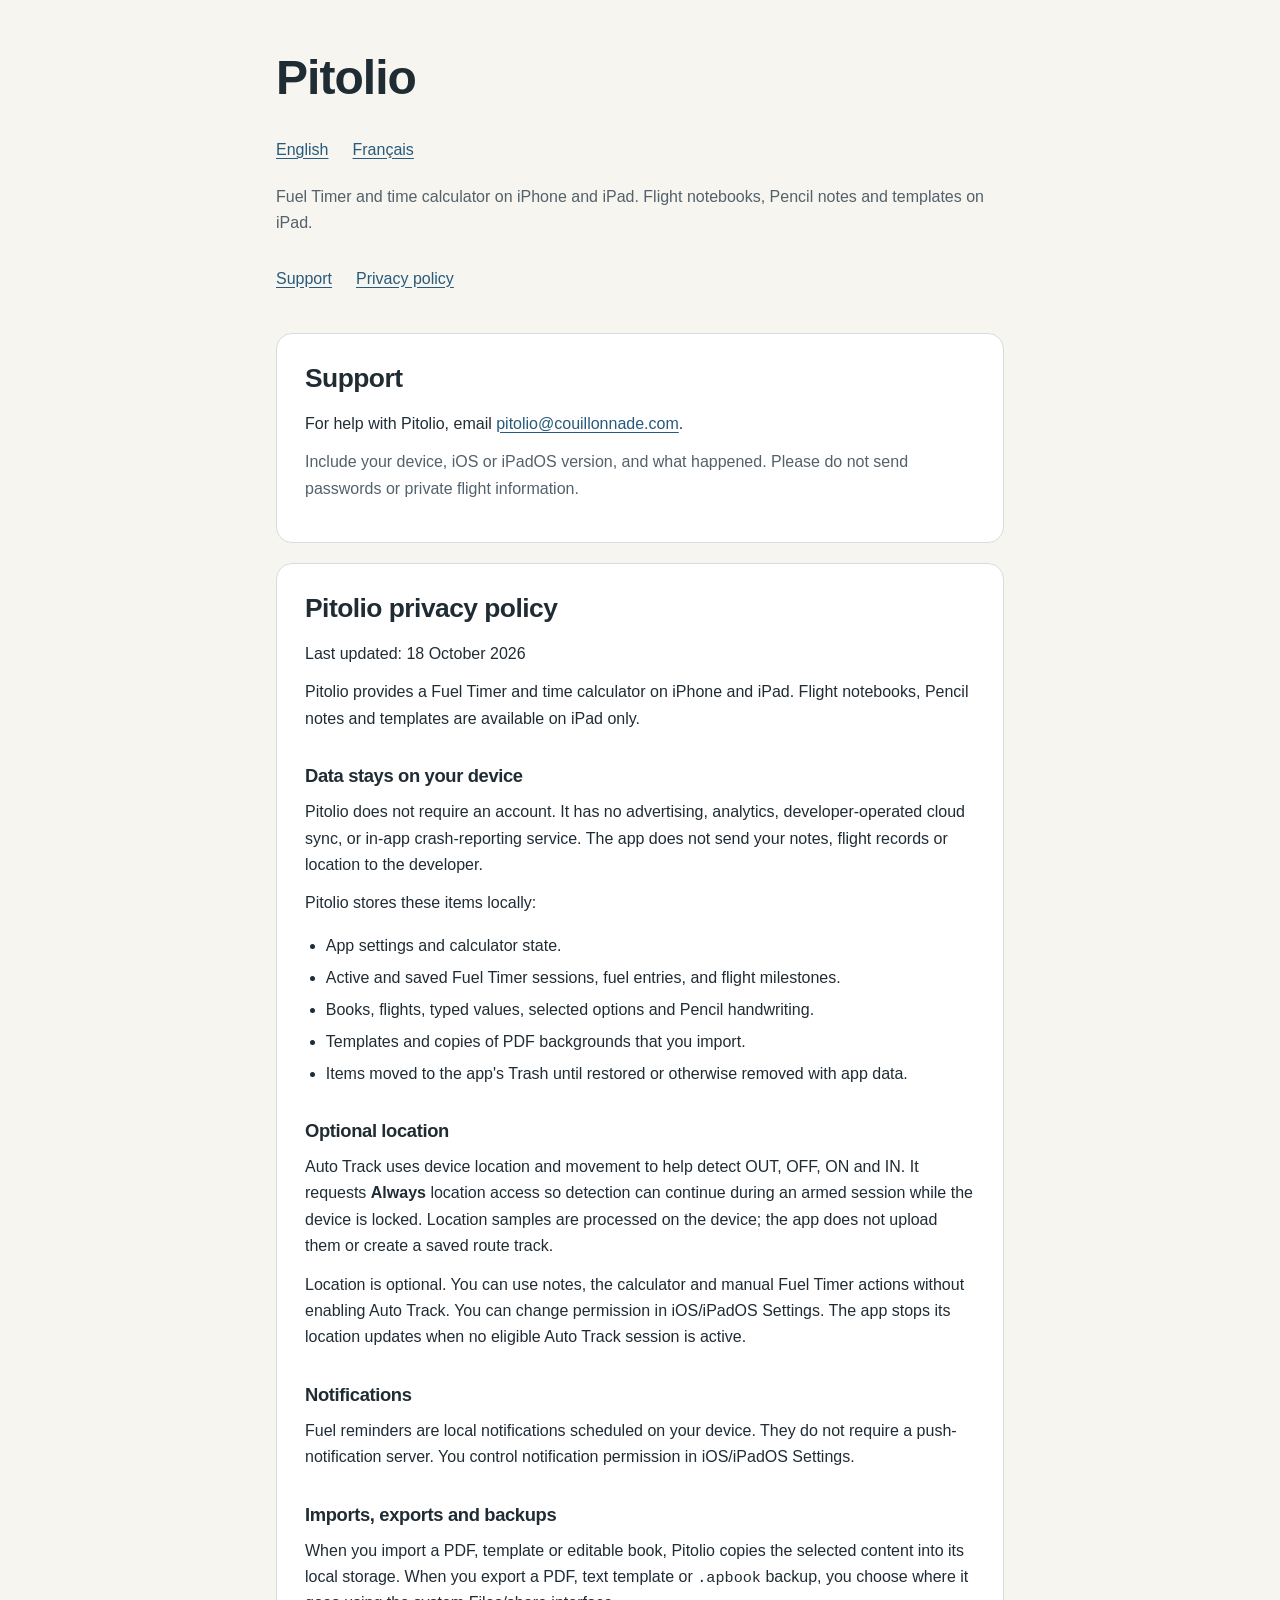
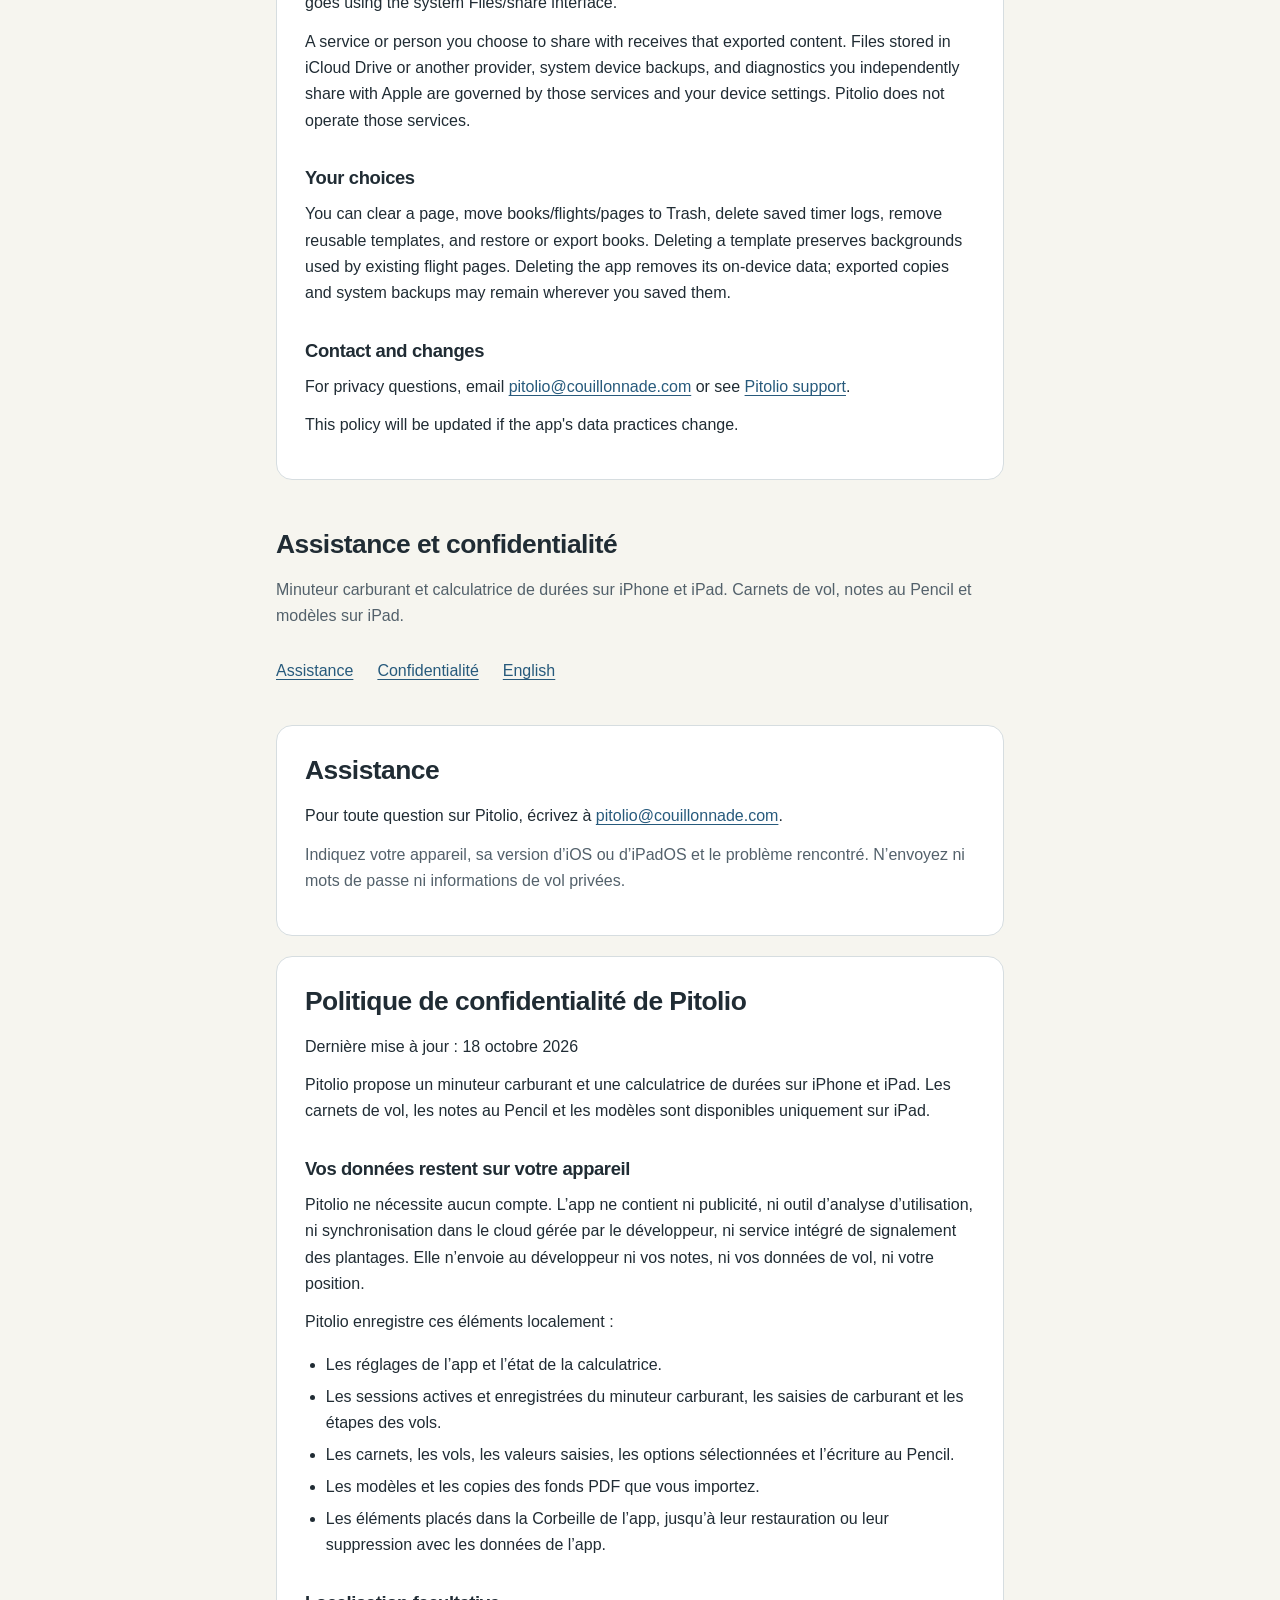
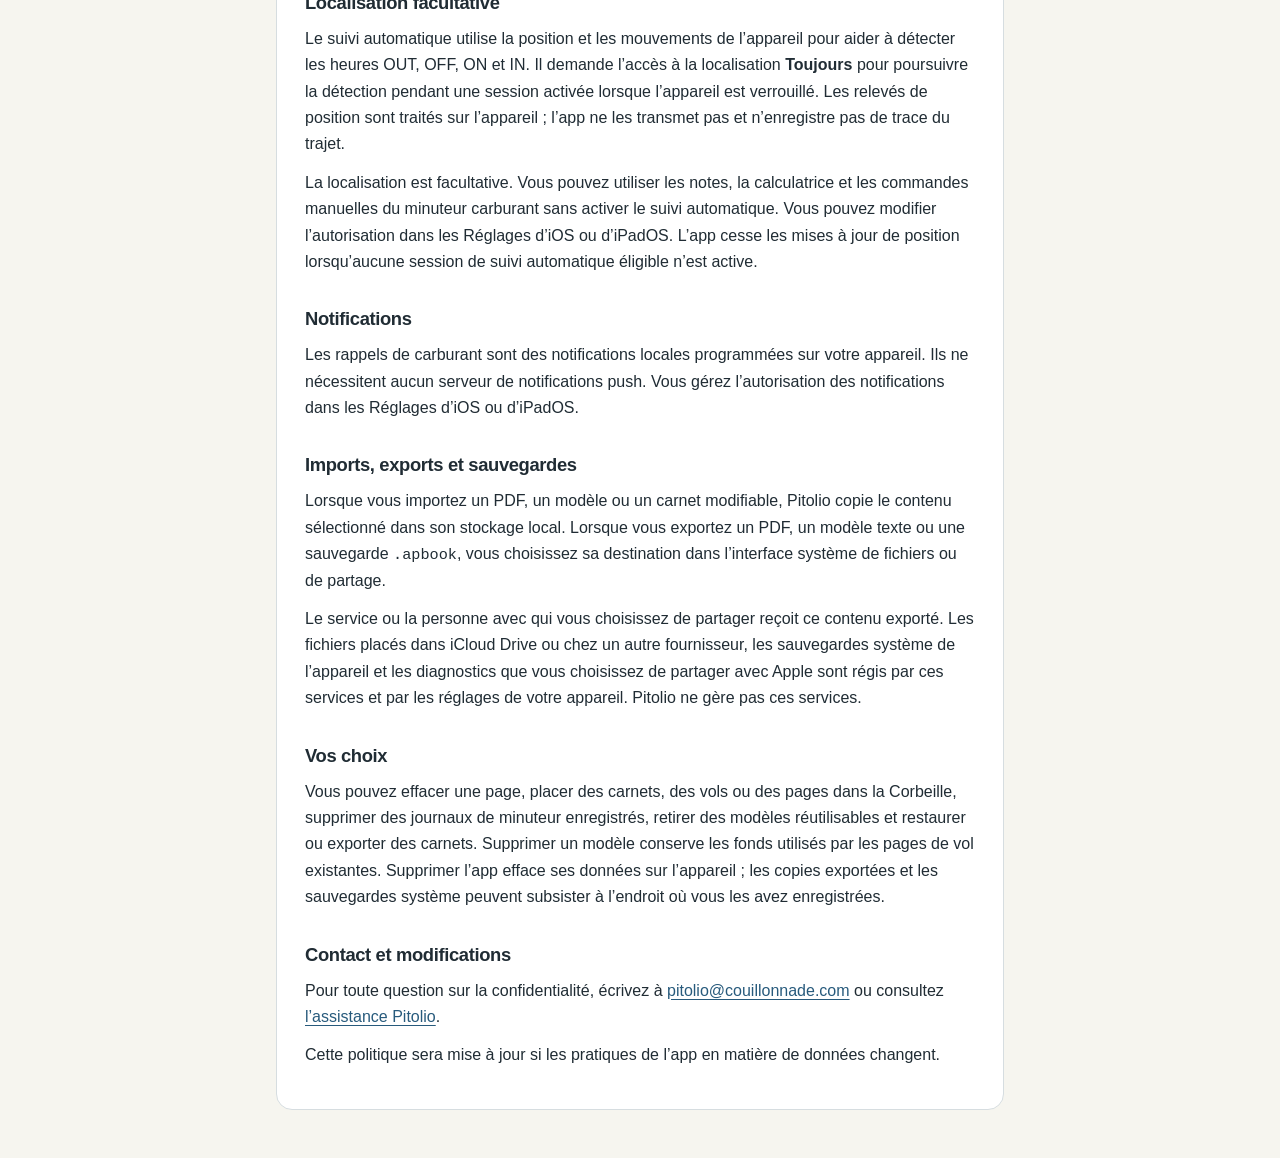
==== index.html @ dfbf6e71 "Create index.html" ====
<!doctype html>
<html lang="en">
<head>
  <meta charset="utf-8">
  <meta name="viewport" content="width=device-width, initial-scale=1">
  <meta name="robots" content="noindex, nofollow">
  <meta name="referrer" content="no-referrer">
  <meta name="color-scheme" content="light dark">
  <meta name="description" content="Pitolio — Support and privacy policy / Assistance et confidentialité.">
  <title>Pitolio — Support / Assistance</title>
  <style>
    :root { color-scheme: light dark; --paper: #f6f5ef; --card: #ffffff; --ink: #202c34; --muted: #53616b; --link: #275a7c; --line: #d6dde0; }
    * { box-sizing: border-box; }
    html { scroll-padding-top: 1.5rem; }
    body { margin: 0; background: var(--paper); color: var(--ink); font: 1rem/1.65 -apple-system, BlinkMacSystemFont, "Segoe UI", sans-serif; }
    main { max-width: 48rem; margin: 0 auto; padding: 3rem 1.25rem; }
    header { margin-bottom: 2rem; }
    h1, h2, h3 { line-height: 1.25; letter-spacing: -.02em; }
    h1 { margin: 0 0 .75rem; font-size: clamp(2rem, 6vw, 3rem); }
    h2 { margin: 0 0 1rem; font-size: 1.65rem; }
    h3 { margin: 2rem 0 .75rem; font-size: 1.15rem; }
    p { margin: .75rem 0; }
    a { color: var(--link); text-underline-offset: .18em; overflow-wrap: anywhere; }
    a:focus-visible { outline: 3px solid var(--link); outline-offset: 5px; border-radius: 2px; }
    nav { display: flex; flex-wrap: wrap; gap: .25rem 1.5rem; margin-top: 1.25rem; }
    nav a { display: inline-flex; align-items: center; min-height: 2.75rem; }
    section { padding: 1.75rem; background: var(--card); border: 1px solid var(--line); border-radius: 1rem; margin-top: 1.25rem; }
    ul { padding-left: 1.3rem; }
    li + li { margin-top: .35rem; }
    .muted { color: var(--muted); }
    code { font: .95em ui-monospace, "SFMono-Regular", Menlo, monospace; }
    @media (prefers-color-scheme: dark) {
      :root { --paper: #0d1319; --card: #151e26; --ink: #edf1f3; --muted: #b1bdc7; --link: #94c8e8; --line: #344450; }
    }
    @media (max-width: 420px) {
      main { padding: 2rem 1rem; }
      section { padding: 1.25rem; }
    }
  </style>
</head>
<body>
  <main>
    <header id="english" lang="en">
      <h1>Pitolio</h1>
      <nav aria-label="Language / Langue">
        <a href="#english" lang="en" hreflang="en">English</a>
        <a href="#francais" lang="fr" hreflang="fr">Français</a>
      </nav>
      <p class="muted">Fuel Timer and time calculator on iPhone and iPad. Flight notebooks, Pencil notes and templates on iPad.</p>
      <nav aria-label="Page sections">
        <a href="#support">Support</a>
        <a href="#privacy">Privacy policy</a>
      </nav>
    </header>

    <section lang="en" id="support" aria-labelledby="support-heading">
      <h2 id="support-heading">Support</h2>
      <p>For help with Pitolio, email <a href="mailto:pitolio@couillonnade.com">pitolio@couillonnade.com</a>.</p>
      <p class="muted">Include your device, iOS or iPadOS version, and what happened. Please do not send passwords or private flight information.</p>
    </section>

    <section lang="en" id="privacy" aria-labelledby="privacy-heading">
      <!-- BEGIN ENGLISH PRIVACY POLICY -->
      <h2 id="privacy-heading">Pitolio privacy policy</h2>
      <p>Last updated: 18 October 2026</p>
      <p>Pitolio provides a Fuel Timer and time calculator on iPhone and iPad. Flight notebooks, Pencil notes and templates are available on iPad only.</p>
      <h3>Data stays on your device</h3>
      <p>Pitolio does not require an account. It has no advertising, analytics, developer-operated cloud sync, or in-app crash-reporting service. The app does not send your notes, flight records or location to the developer.</p>
      <p>Pitolio stores these items locally:</p>
      <ul>
        <li>App settings and calculator state.</li>
        <li>Active and saved Fuel Timer sessions, fuel entries, and flight milestones.</li>
        <li>Books, flights, typed values, selected options and Pencil handwriting.</li>
        <li>Templates and copies of PDF backgrounds that you import.</li>
        <li>Items moved to the app&#x27;s Trash until restored or otherwise removed with app data.</li>
      </ul>
      <h3>Optional location</h3>
      <p>Auto Track uses device location and movement to help detect OUT, OFF, ON and IN. It requests <strong>Always</strong> location access so detection can continue during an armed session while the device is locked. Location samples are processed on the device; the app does not upload them or create a saved route track.</p>
      <p>Location is optional. You can use notes, the calculator and manual Fuel Timer actions without enabling Auto Track. You can change permission in iOS/iPadOS Settings. The app stops its location updates when no eligible Auto Track session is active.</p>
      <h3>Notifications</h3>
      <p>Fuel reminders are local notifications scheduled on your device. They do not require a push-notification server. You control notification permission in iOS/iPadOS Settings.</p>
      <h3>Imports, exports and backups</h3>
      <p>When you import a PDF, template or editable book, Pitolio copies the selected content into its local storage. When you export a PDF, text template or <code>.apbook</code> backup, you choose where it goes using the system Files/share interface.</p>
      <p>A service or person you choose to share with receives that exported content. Files stored in iCloud Drive or another provider, system device backups, and diagnostics you independently share with Apple are governed by those services and your device settings. Pitolio does not operate those services.</p>
      <h3>Your choices</h3>
      <p>You can clear a page, move books/flights/pages to Trash, delete saved timer logs, remove reusable templates, and restore or export books. Deleting a template preserves backgrounds used by existing flight pages. Deleting the app removes its on-device data; exported copies and system backups may remain wherever you saved them.</p>
      <h3>Contact and changes</h3>
      <p>For privacy questions, email <a href="mailto:pitolio@couillonnade.com">pitolio@couillonnade.com</a> or see <a href="#support">Pitolio support</a>.</p>
      <p>This policy will be updated if the app&#x27;s data practices change.</p>
      <!-- END ENGLISH PRIVACY POLICY -->
    </section>

    <header id="francais" lang="fr" style="margin-top: 3rem">
      <h2>Assistance et confidentialité</h2>
      <p class="muted">Minuteur carburant et calculatrice de durées sur iPhone et iPad. Carnets de vol, notes au Pencil et modèles sur iPad.</p>
      <nav aria-label="Rubriques en français">
        <a href="#assistance">Assistance</a>
        <a href="#confidentialite">Confidentialité</a>
        <a href="#english" lang="en" hreflang="en">English</a>
      </nav>
    </header>

    <section lang="fr" id="assistance" aria-labelledby="assistance-heading">
      <h2 id="assistance-heading">Assistance</h2>
      <p>Pour toute question sur Pitolio, écrivez à <a href="mailto:pitolio@couillonnade.com">pitolio@couillonnade.com</a>.</p>
      <p class="muted">Indiquez votre appareil, sa version d’iOS ou d’iPadOS et le problème rencontré. N’envoyez ni mots de passe ni informations de vol privées.</p>
    </section>

    <section lang="fr" id="confidentialite" aria-labelledby="confidentialite-heading">
      <!-- BEGIN FRENCH PRIVACY POLICY -->
      <h2 id="confidentialite-heading">Politique de confidentialité de Pitolio</h2>
      <p>Dernière mise à jour : 18 octobre 2026</p>
      <p>Pitolio propose un minuteur carburant et une calculatrice de durées sur iPhone et iPad. Les carnets de vol, les notes au Pencil et les modèles sont disponibles uniquement sur iPad.</p>
      <h3>Vos données restent sur votre appareil</h3>
      <p>Pitolio ne nécessite aucun compte. L’app ne contient ni publicité, ni outil d’analyse d’utilisation, ni synchronisation dans le cloud gérée par le développeur, ni service intégré de signalement des plantages. Elle n’envoie au développeur ni vos notes, ni vos données de vol, ni votre position.</p>
      <p>Pitolio enregistre ces éléments localement :</p>
      <ul>
        <li>Les réglages de l’app et l’état de la calculatrice.</li>
        <li>Les sessions actives et enregistrées du minuteur carburant, les saisies de carburant et les étapes des vols.</li>
        <li>Les carnets, les vols, les valeurs saisies, les options sélectionnées et l’écriture au Pencil.</li>
        <li>Les modèles et les copies des fonds PDF que vous importez.</li>
        <li>Les éléments placés dans la Corbeille de l’app, jusqu’à leur restauration ou leur suppression avec les données de l’app.</li>
      </ul>
      <h3>Localisation facultative</h3>
      <p>Le suivi automatique utilise la position et les mouvements de l’appareil pour aider à détecter les heures OUT, OFF, ON et IN. Il demande l’accès à la localisation <strong>Toujours</strong> pour poursuivre la détection pendant une session activée lorsque l’appareil est verrouillé. Les relevés de position sont traités sur l’appareil ; l’app ne les transmet pas et n’enregistre pas de trace du trajet.</p>
      <p>La localisation est facultative. Vous pouvez utiliser les notes, la calculatrice et les commandes manuelles du minuteur carburant sans activer le suivi automatique. Vous pouvez modifier l’autorisation dans les Réglages d’iOS ou d’iPadOS. L’app cesse les mises à jour de position lorsqu’aucune session de suivi automatique éligible n’est active.</p>
      <h3>Notifications</h3>
      <p>Les rappels de carburant sont des notifications locales programmées sur votre appareil. Ils ne nécessitent aucun serveur de notifications push. Vous gérez l’autorisation des notifications dans les Réglages d’iOS ou d’iPadOS.</p>
      <h3>Imports, exports et sauvegardes</h3>
      <p>Lorsque vous importez un PDF, un modèle ou un carnet modifiable, Pitolio copie le contenu sélectionné dans son stockage local. Lorsque vous exportez un PDF, un modèle texte ou une sauvegarde <code>.apbook</code>, vous choisissez sa destination dans l’interface système de fichiers ou de partage.</p>
      <p>Le service ou la personne avec qui vous choisissez de partager reçoit ce contenu exporté. Les fichiers placés dans iCloud Drive ou chez un autre fournisseur, les sauvegardes système de l’appareil et les diagnostics que vous choisissez de partager avec Apple sont régis par ces services et par les réglages de votre appareil. Pitolio ne gère pas ces services.</p>
      <h3>Vos choix</h3>
      <p>Vous pouvez effacer une page, placer des carnets, des vols ou des pages dans la Corbeille, supprimer des journaux de minuteur enregistrés, retirer des modèles réutilisables et restaurer ou exporter des carnets. Supprimer un modèle conserve les fonds utilisés par les pages de vol existantes. Supprimer l’app efface ses données sur l’appareil ; les copies exportées et les sauvegardes système peuvent subsister à l’endroit où vous les avez enregistrées.</p>
      <h3>Contact et modifications</h3>
      <p>Pour toute question sur la confidentialité, écrivez à <a href="mailto:pitolio@couillonnade.com">pitolio@couillonnade.com</a> ou consultez <a href="#assistance">l’assistance Pitolio</a>.</p>
      <p>Cette politique sera mise à jour si les pratiques de l’app en matière de données changent.</p>
      <!-- END FRENCH PRIVACY POLICY -->
    </section>
  </main>
</body>
</html>
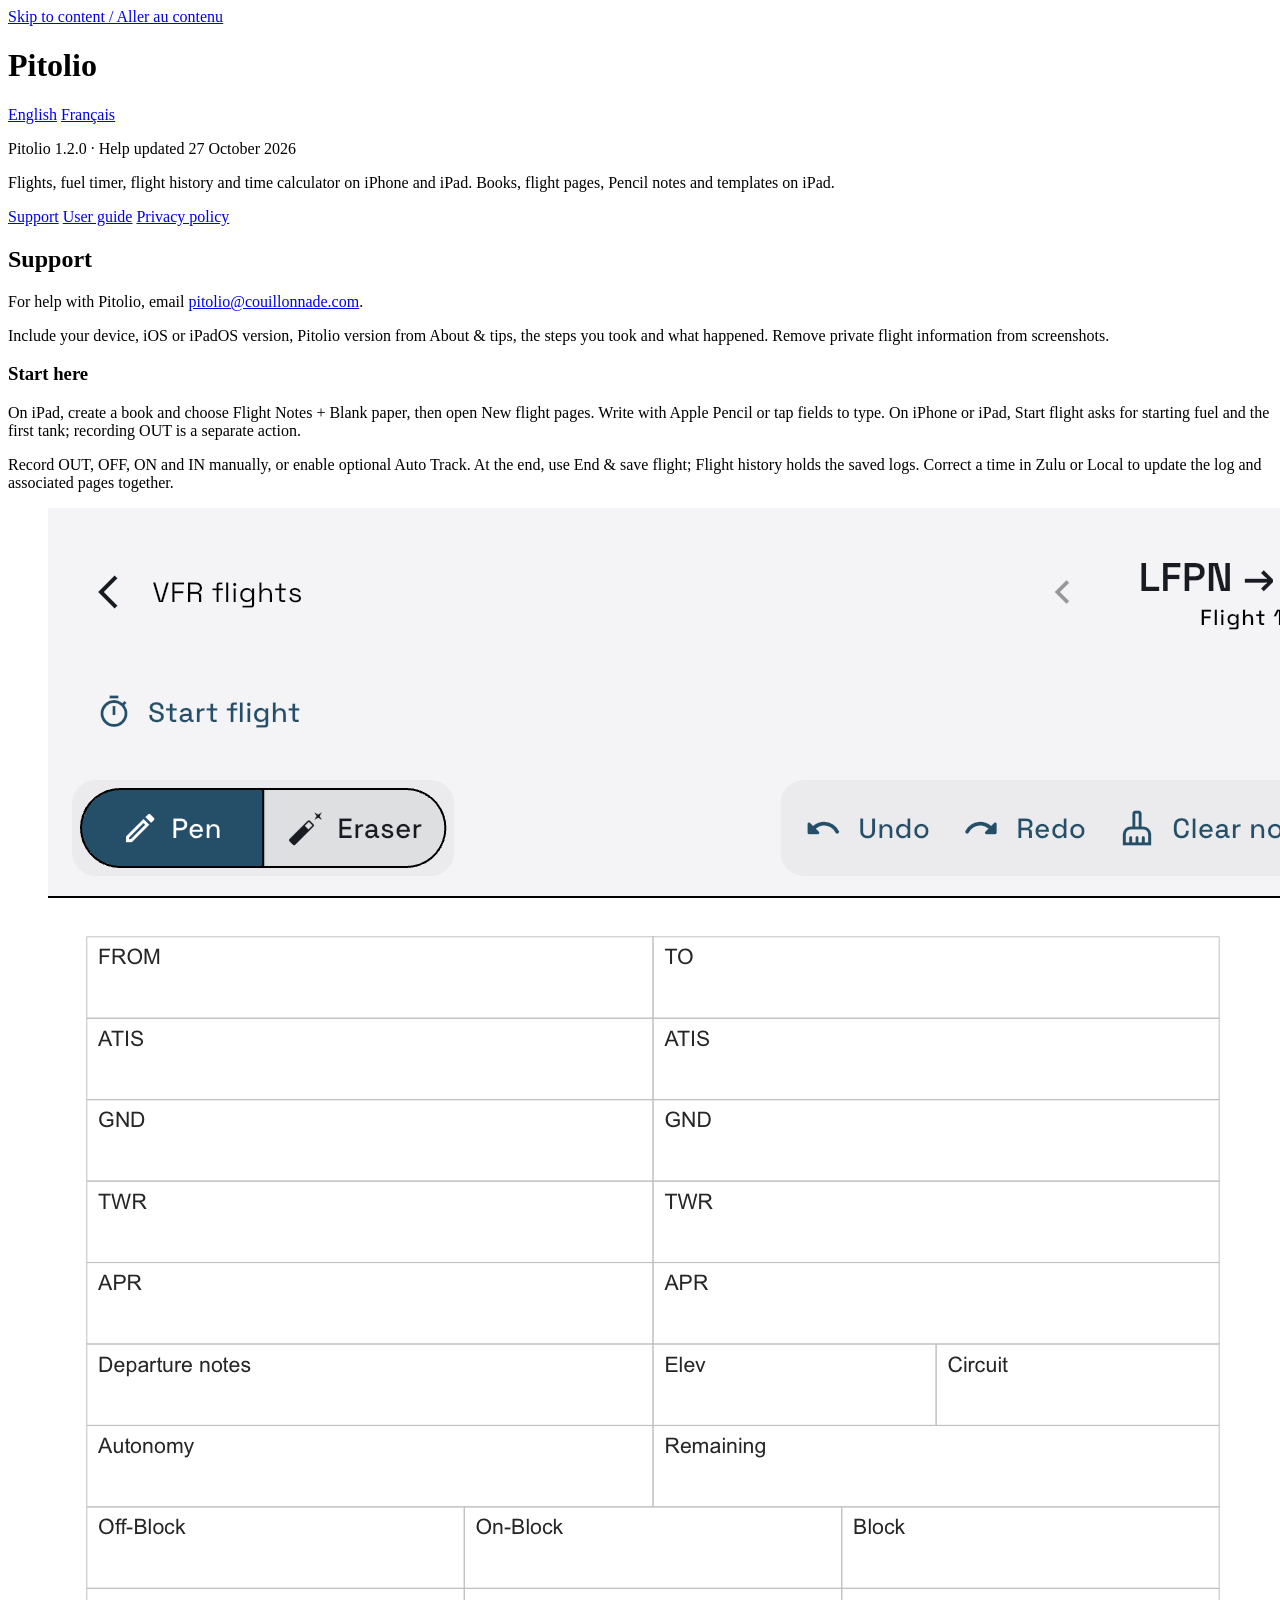
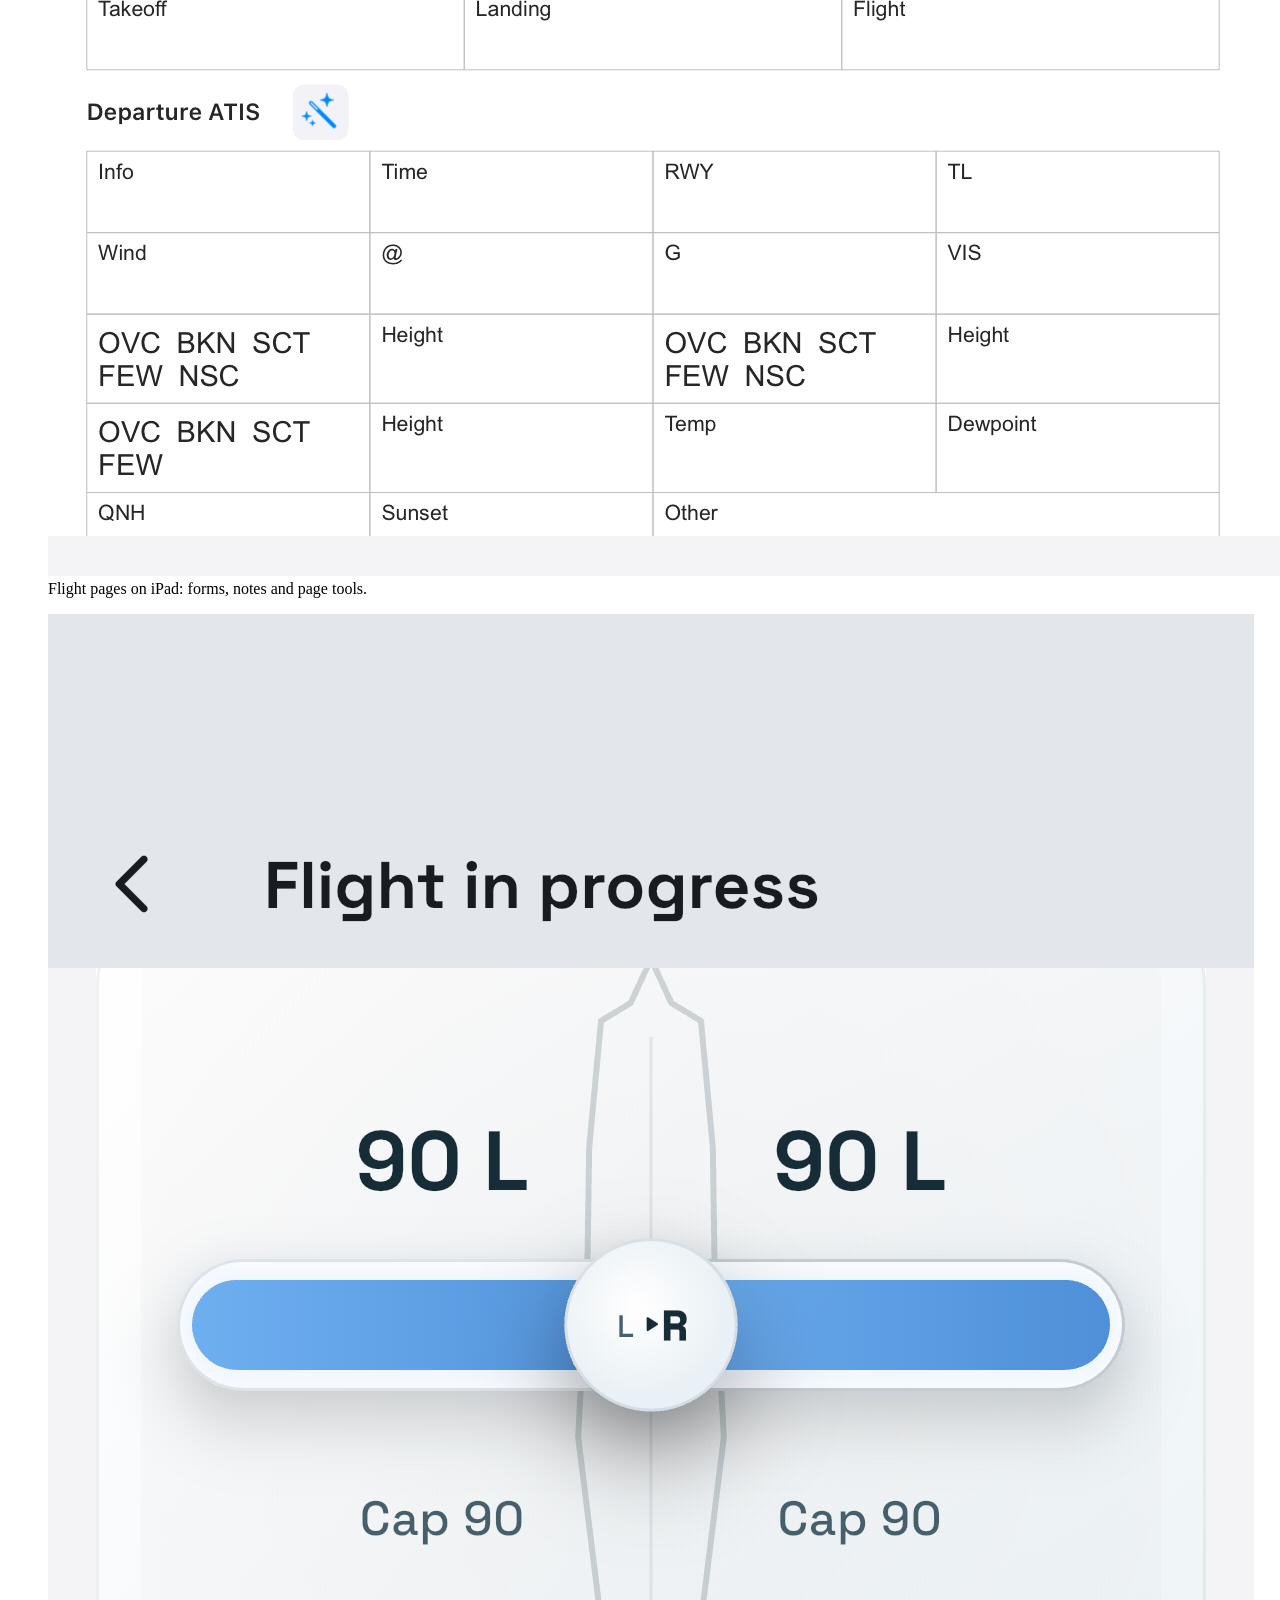
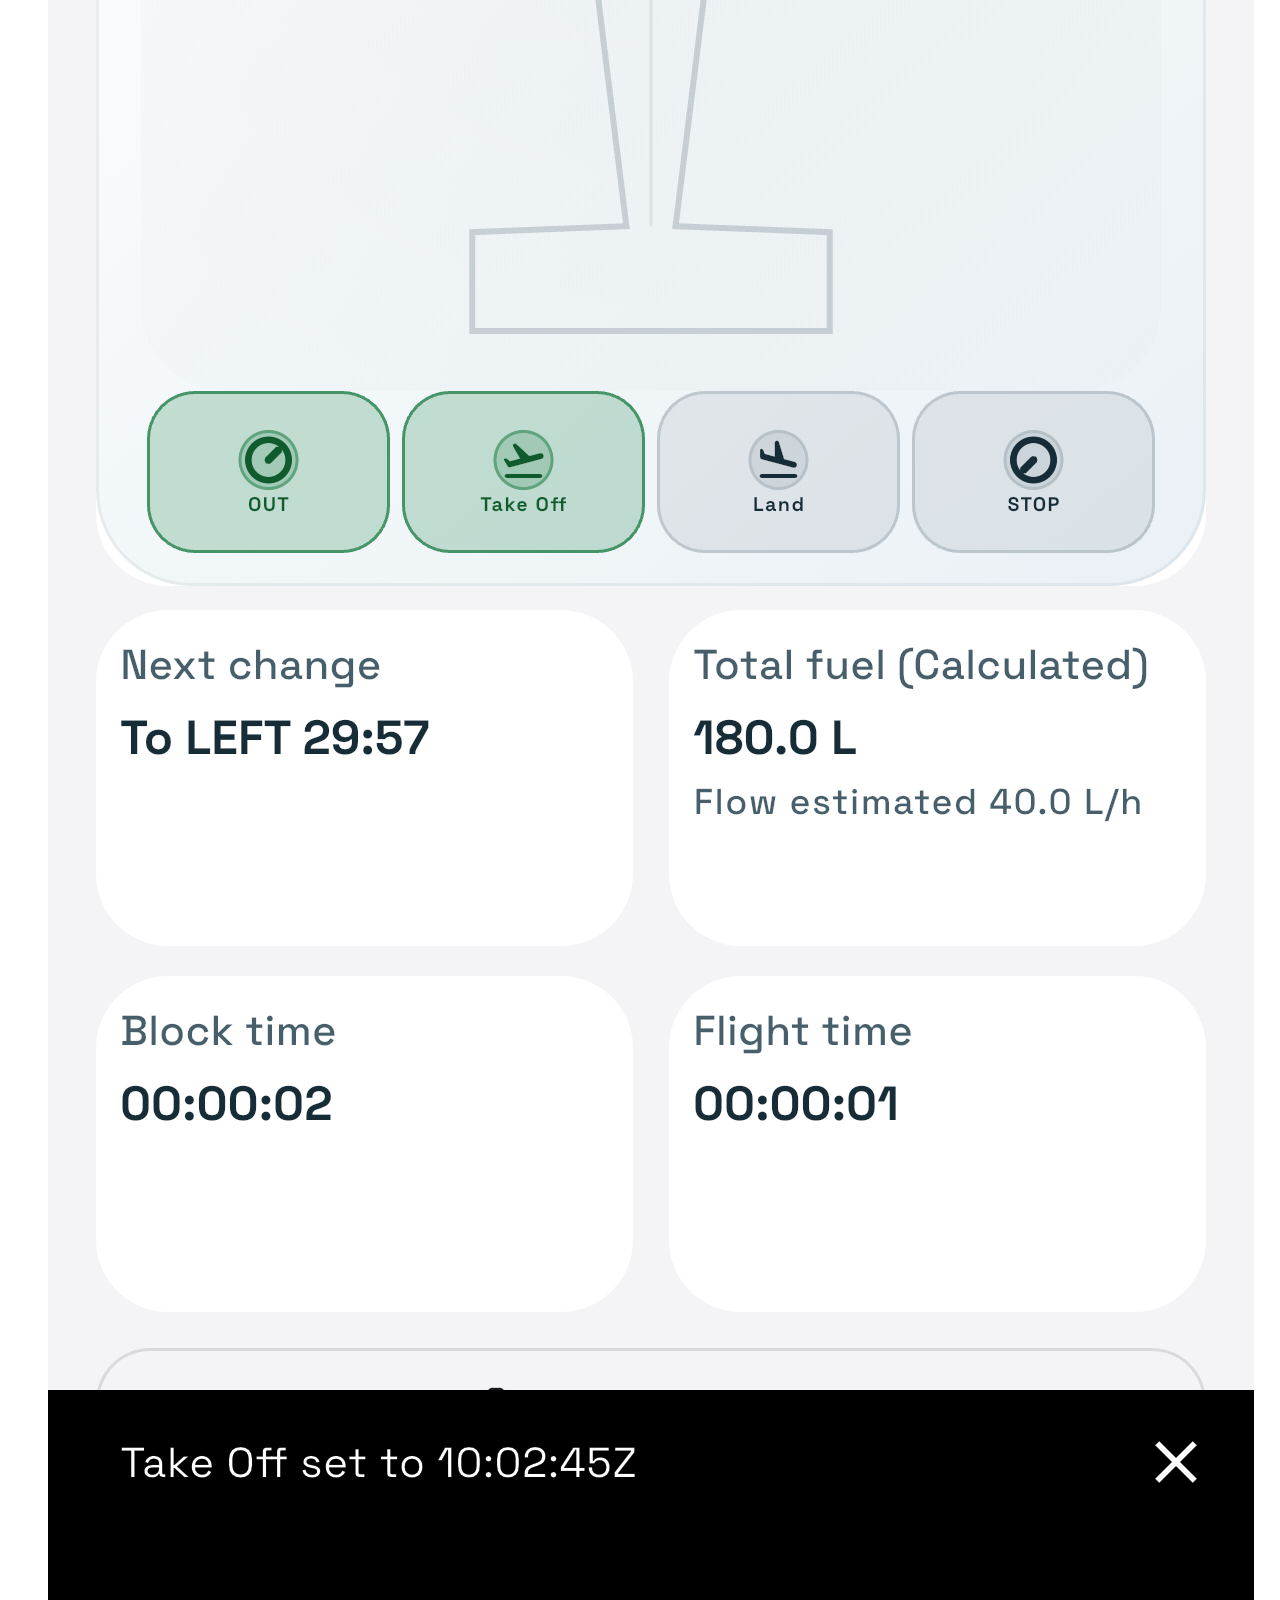
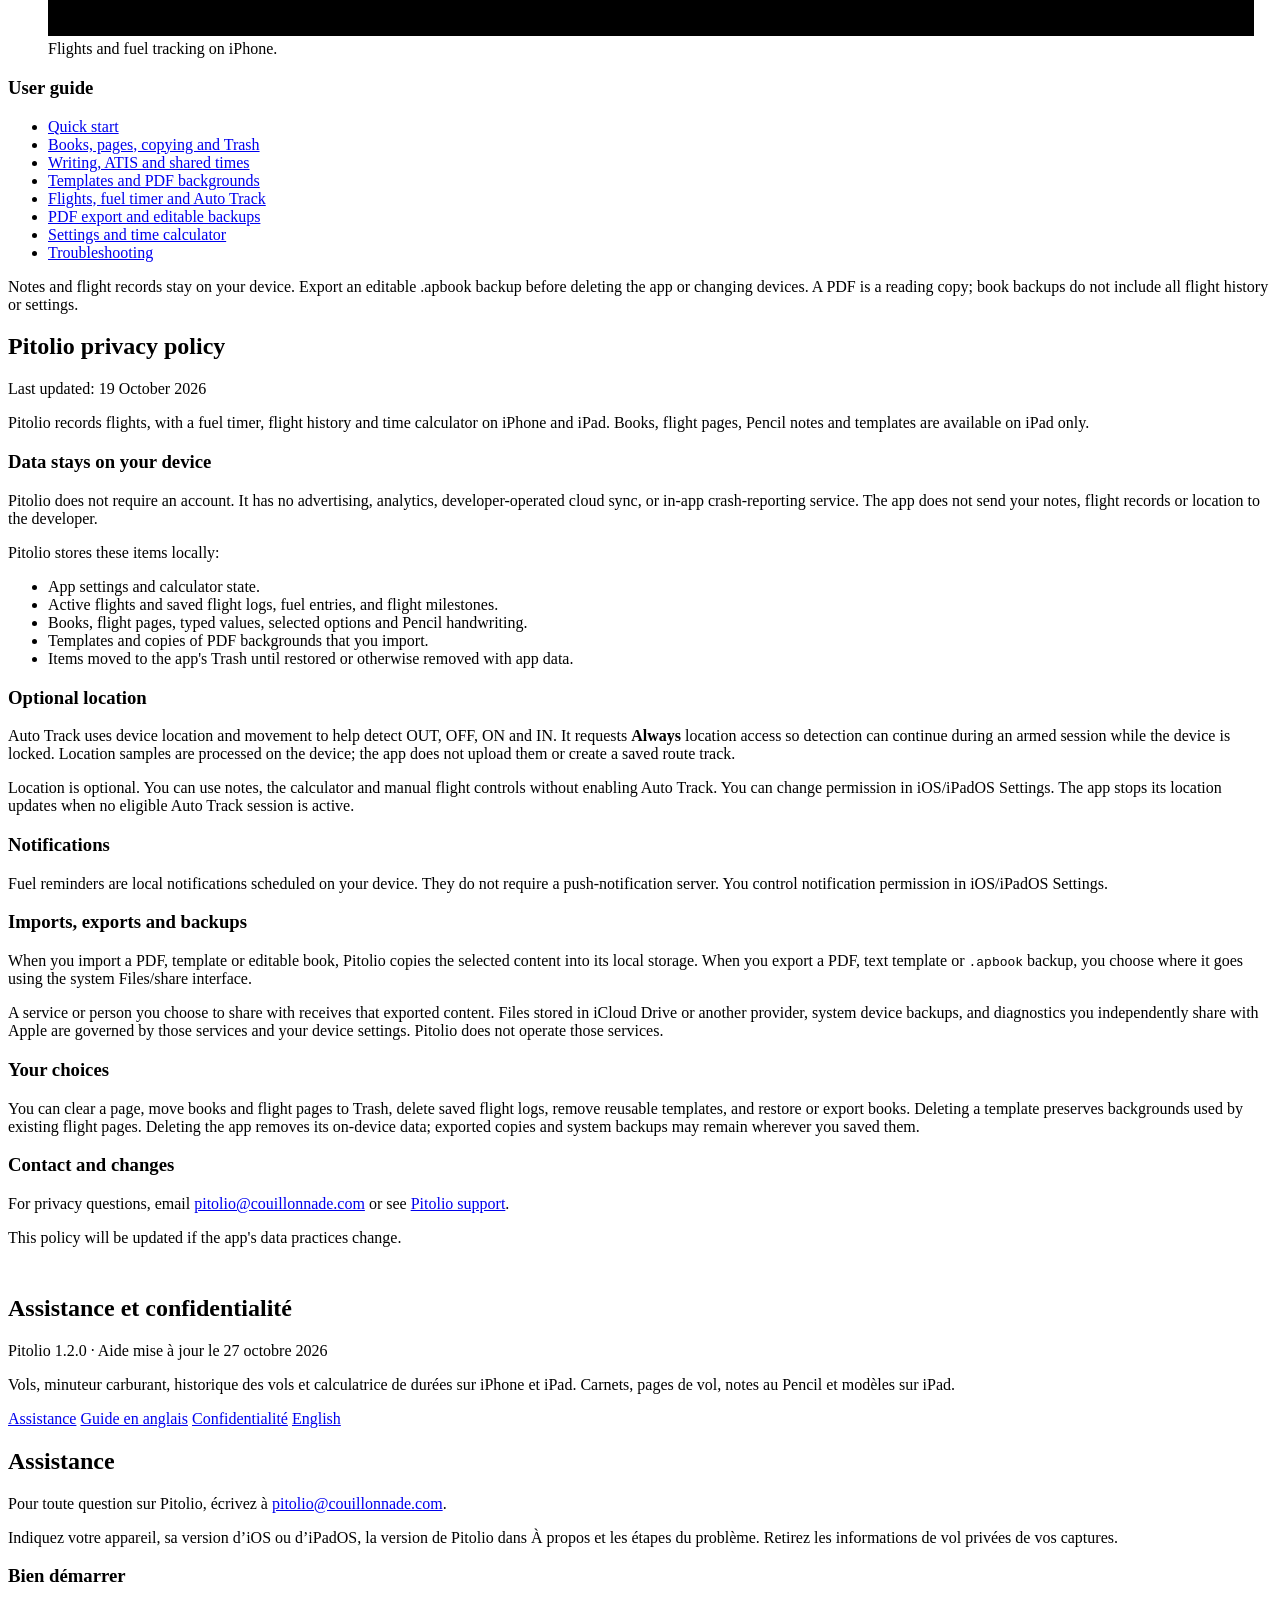
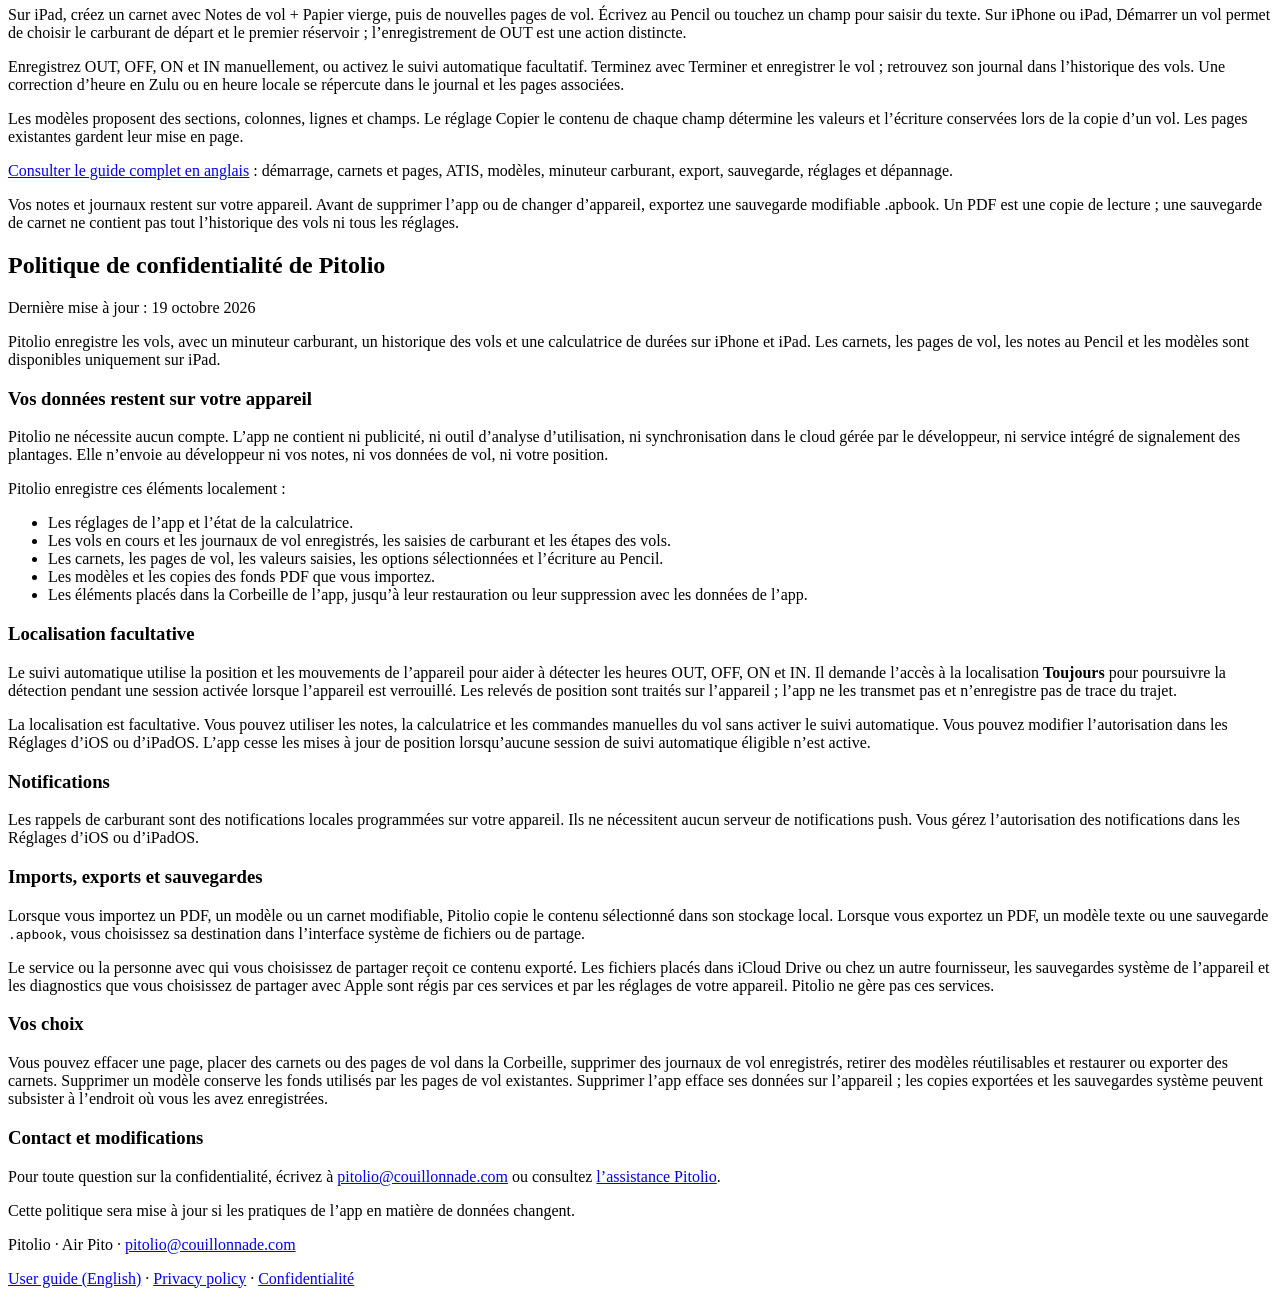
==== commit 97131fbe: "1.2.0" ====
--- a/index.html
+++ b/index.html
@@ -8,37 +8,10 @@
   <meta name="color-scheme" content="light dark">
   <meta name="description" content="Pitolio — Support and privacy policy / Assistance et confidentialité.">
   <title>Pitolio — Support / Assistance</title>
-  <style>
-    :root { color-scheme: light dark; --paper: #f6f5ef; --card: #ffffff; --ink: #202c34; --muted: #53616b; --link: #275a7c; --line: #d6dde0; }
-    * { box-sizing: border-box; }
-    html { scroll-padding-top: 1.5rem; }
-    body { margin: 0; background: var(--paper); color: var(--ink); font: 1rem/1.65 -apple-system, BlinkMacSystemFont, "Segoe UI", sans-serif; }
-    main { max-width: 48rem; margin: 0 auto; padding: 3rem 1.25rem; }
-    header { margin-bottom: 2rem; }
-    h1, h2, h3 { line-height: 1.25; letter-spacing: -.02em; }
-    h1 { margin: 0 0 .75rem; font-size: clamp(2rem, 6vw, 3rem); }
-    h2 { margin: 0 0 1rem; font-size: 1.65rem; }
-    h3 { margin: 2rem 0 .75rem; font-size: 1.15rem; }
-    p { margin: .75rem 0; }
-    a { color: var(--link); text-underline-offset: .18em; overflow-wrap: anywhere; }
-    a:focus-visible { outline: 3px solid var(--link); outline-offset: 5px; border-radius: 2px; }
-    nav { display: flex; flex-wrap: wrap; gap: .25rem 1.5rem; margin-top: 1.25rem; }
-    nav a { display: inline-flex; align-items: center; min-height: 2.75rem; }
-    section { padding: 1.75rem; background: var(--card); border: 1px solid var(--line); border-radius: 1rem; margin-top: 1.25rem; }
-    ul { padding-left: 1.3rem; }
-    li + li { margin-top: .35rem; }
-    .muted { color: var(--muted); }
-    code { font: .95em ui-monospace, "SFMono-Regular", Menlo, monospace; }
-    @media (prefers-color-scheme: dark) {
-      :root { --paper: #0d1319; --card: #151e26; --ink: #edf1f3; --muted: #b1bdc7; --link: #94c8e8; --line: #344450; }
-    }
-    @media (max-width: 420px) {
-      main { padding: 2rem 1rem; }
-      section { padding: 1.25rem; }
-    }
-  </style>
+  <link rel="stylesheet" href="assets/site.css">
 </head>
 <body>
+  <a class="skip-link" href="#support">Skip to content / Aller au contenu</a>
   <main>
     <header id="english" lang="en">
       <h1>Pitolio</h1>
@@ -46,9 +19,11 @@
         <a href="#english" lang="en" hreflang="en">English</a>
         <a href="#francais" lang="fr" hreflang="fr">Français</a>
       </nav>
-      <p class="muted">Fuel Timer and time calculator on iPhone and iPad. Flight notebooks, Pencil notes and templates on iPad.</p>
+      <p class="badge">Pitolio 1.2.0 · Help updated 27 October 2026</p>
+      <p class="muted intro">Flights, fuel timer, flight history and time calculator on iPhone and iPad. Books, flight pages, Pencil notes and templates on iPad.</p>
       <nav aria-label="Page sections">
         <a href="#support">Support</a>
+        <a href="docs/index.html">User guide</a>
         <a href="#privacy">Privacy policy</a>
       </nav>
     </header>
@@ -56,34 +31,53 @@
     <section lang="en" id="support" aria-labelledby="support-heading">
       <h2 id="support-heading">Support</h2>
       <p>For help with Pitolio, email <a href="mailto:pitolio@couillonnade.com">pitolio@couillonnade.com</a>.</p>
-      <p class="muted">Include your device, iOS or iPadOS version, and what happened. Please do not send passwords or private flight information.</p>
+      <p class="muted">Include your device, iOS or iPadOS version, Pitolio version from About &amp; tips, the steps you took and what happened. Remove private flight information from screenshots.</p>
+      <h3>Start here</h3>
+      <p>On iPad, create a book and choose Flight Notes + Blank paper, then open New flight pages. Write with Apple Pencil or tap fields to type. On iPhone or iPad, Start flight asks for starting fuel and the first tank; recording OUT is a separate action.</p>
+      <p>Record OUT, OFF, ON and IN manually, or enable optional Auto Track. At the end, use End &amp; save flight; Flight history holds the saved logs. Correct a time in Zulu or Local to update the log and associated pages together.</p>
+      <div class="screenshots">
+        <figure><a href="assets/screenshots/flight-spread.png"><img src="assets/screenshots/flight-spread.png" width="2420" height="1668" alt="Two flight pages side by side on iPad" loading="lazy" decoding="async"></a><figcaption>Flight pages on iPad: forms, notes and page tools.</figcaption></figure>
+        <figure class="phone"><a href="assets/screenshots/iphone-flight.png"><img src="assets/screenshots/iphone-flight.png" width="1206" height="2622" alt="Active flight and two-tank fuel timer on iPhone" loading="lazy" decoding="async"></a><figcaption>Flights and fuel tracking on iPhone.</figcaption></figure>
+      </div>
+      <h3>User guide</h3>
+      <ul class="guide-grid">
+        <li><a href="docs/quick-start.html">Quick start</a></li>
+        <li><a href="docs/books-and-flights.html">Books, pages, copying and Trash</a></li>
+        <li><a href="docs/writing-and-fields.html">Writing, ATIS and shared times</a></li>
+        <li><a href="docs/templates.html">Templates and PDF backgrounds</a></li>
+        <li><a href="docs/fuel-timer.html">Flights, fuel timer and Auto Track</a></li>
+        <li><a href="docs/export-and-backup.html">PDF export and editable backups</a></li>
+        <li><a href="docs/settings-and-calculator.html">Settings and time calculator</a></li>
+        <li><a href="docs/troubleshooting.html">Troubleshooting</a></li>
+      </ul>
+      <p>Notes and flight records stay on your device. Export an editable .apbook backup before deleting the app or changing devices. A PDF is a reading copy; book backups do not include all flight history or settings.</p>
     </section>
 
     <section lang="en" id="privacy" aria-labelledby="privacy-heading">
       <!-- BEGIN ENGLISH PRIVACY POLICY -->
       <h2 id="privacy-heading">Pitolio privacy policy</h2>
-      <p>Last updated: 18 October 2026</p>
-      <p>Pitolio provides a Fuel Timer and time calculator on iPhone and iPad. Flight notebooks, Pencil notes and templates are available on iPad only.</p>
+      <p>Last updated: 19 October 2026</p>
+      <p>Pitolio records flights, with a fuel timer, flight history and time calculator on iPhone and iPad. Books, flight pages, Pencil notes and templates are available on iPad only.</p>
       <h3>Data stays on your device</h3>
       <p>Pitolio does not require an account. It has no advertising, analytics, developer-operated cloud sync, or in-app crash-reporting service. The app does not send your notes, flight records or location to the developer.</p>
       <p>Pitolio stores these items locally:</p>
       <ul>
         <li>App settings and calculator state.</li>
-        <li>Active and saved Fuel Timer sessions, fuel entries, and flight milestones.</li>
-        <li>Books, flights, typed values, selected options and Pencil handwriting.</li>
+        <li>Active flights and saved flight logs, fuel entries, and flight milestones.</li>
+        <li>Books, flight pages, typed values, selected options and Pencil handwriting.</li>
         <li>Templates and copies of PDF backgrounds that you import.</li>
         <li>Items moved to the app&#x27;s Trash until restored or otherwise removed with app data.</li>
       </ul>
       <h3>Optional location</h3>
       <p>Auto Track uses device location and movement to help detect OUT, OFF, ON and IN. It requests <strong>Always</strong> location access so detection can continue during an armed session while the device is locked. Location samples are processed on the device; the app does not upload them or create a saved route track.</p>
-      <p>Location is optional. You can use notes, the calculator and manual Fuel Timer actions without enabling Auto Track. You can change permission in iOS/iPadOS Settings. The app stops its location updates when no eligible Auto Track session is active.</p>
+      <p>Location is optional. You can use notes, the calculator and manual flight controls without enabling Auto Track. You can change permission in iOS/iPadOS Settings. The app stops its location updates when no eligible Auto Track session is active.</p>
       <h3>Notifications</h3>
       <p>Fuel reminders are local notifications scheduled on your device. They do not require a push-notification server. You control notification permission in iOS/iPadOS Settings.</p>
       <h3>Imports, exports and backups</h3>
       <p>When you import a PDF, template or editable book, Pitolio copies the selected content into its local storage. When you export a PDF, text template or <code>.apbook</code> backup, you choose where it goes using the system Files/share interface.</p>
       <p>A service or person you choose to share with receives that exported content. Files stored in iCloud Drive or another provider, system device backups, and diagnostics you independently share with Apple are governed by those services and your device settings. Pitolio does not operate those services.</p>
       <h3>Your choices</h3>
-      <p>You can clear a page, move books/flights/pages to Trash, delete saved timer logs, remove reusable templates, and restore or export books. Deleting a template preserves backgrounds used by existing flight pages. Deleting the app removes its on-device data; exported copies and system backups may remain wherever you saved them.</p>
+      <p>You can clear a page, move books and flight pages to Trash, delete saved flight logs, remove reusable templates, and restore or export books. Deleting a template preserves backgrounds used by existing flight pages. Deleting the app removes its on-device data; exported copies and system backups may remain wherever you saved them.</p>
       <h3>Contact and changes</h3>
       <p>For privacy questions, email <a href="mailto:pitolio@couillonnade.com">pitolio@couillonnade.com</a> or see <a href="#support">Pitolio support</a>.</p>
       <p>This policy will be updated if the app&#x27;s data practices change.</p>
@@ -92,9 +86,11 @@
 
     <header id="francais" lang="fr" style="margin-top: 3rem">
       <h2>Assistance et confidentialité</h2>
-      <p class="muted">Minuteur carburant et calculatrice de durées sur iPhone et iPad. Carnets de vol, notes au Pencil et modèles sur iPad.</p>
+      <p class="badge">Pitolio 1.2.0 · Aide mise à jour le 27 octobre 2026</p>
+      <p class="muted intro">Vols, minuteur carburant, historique des vols et calculatrice de durées sur iPhone et iPad. Carnets, pages de vol, notes au Pencil et modèles sur iPad.</p>
       <nav aria-label="Rubriques en français">
         <a href="#assistance">Assistance</a>
+        <a href="docs/index.html" lang="en">Guide en anglais</a>
         <a href="#confidentialite">Confidentialité</a>
         <a href="#english" lang="en" hreflang="en">English</a>
       </nav>
@@ -103,39 +99,49 @@
     <section lang="fr" id="assistance" aria-labelledby="assistance-heading">
       <h2 id="assistance-heading">Assistance</h2>
       <p>Pour toute question sur Pitolio, écrivez à <a href="mailto:pitolio@couillonnade.com">pitolio@couillonnade.com</a>.</p>
-      <p class="muted">Indiquez votre appareil, sa version d’iOS ou d’iPadOS et le problème rencontré. N’envoyez ni mots de passe ni informations de vol privées.</p>
+      <p class="muted">Indiquez votre appareil, sa version d’iOS ou d’iPadOS, la version de Pitolio dans À propos et les étapes du problème. Retirez les informations de vol privées de vos captures.</p>
+      <h3>Bien démarrer</h3>
+      <p>Sur iPad, créez un carnet avec Notes de vol + Papier vierge, puis de nouvelles pages de vol. Écrivez au Pencil ou touchez un champ pour saisir du texte. Sur iPhone ou iPad, Démarrer un vol permet de choisir le carburant de départ et le premier réservoir ; l’enregistrement de OUT est une action distincte.</p>
+      <p>Enregistrez OUT, OFF, ON et IN manuellement, ou activez le suivi automatique facultatif. Terminez avec Terminer et enregistrer le vol ; retrouvez son journal dans l’historique des vols. Une correction d’heure en Zulu ou en heure locale se répercute dans le journal et les pages associées.</p>
+      <p>Les modèles proposent des sections, colonnes, lignes et champs. Le réglage Copier le contenu de chaque champ détermine les valeurs et l’écriture conservées lors de la copie d’un vol. Les pages existantes gardent leur mise en page.</p>
+      <p><a href="docs/index.html" lang="en">Consulter le guide complet en anglais</a> : démarrage, carnets et pages, ATIS, modèles, minuteur carburant, export, sauvegarde, réglages et dépannage.</p>
+      <p>Vos notes et journaux restent sur votre appareil. Avant de supprimer l’app ou de changer d’appareil, exportez une sauvegarde modifiable .apbook. Un PDF est une copie de lecture ; une sauvegarde de carnet ne contient pas tout l’historique des vols ni tous les réglages.</p>
     </section>
 
     <section lang="fr" id="confidentialite" aria-labelledby="confidentialite-heading">
       <!-- BEGIN FRENCH PRIVACY POLICY -->
       <h2 id="confidentialite-heading">Politique de confidentialité de Pitolio</h2>
-      <p>Dernière mise à jour : 18 octobre 2026</p>
-      <p>Pitolio propose un minuteur carburant et une calculatrice de durées sur iPhone et iPad. Les carnets de vol, les notes au Pencil et les modèles sont disponibles uniquement sur iPad.</p>
+      <p>Dernière mise à jour : 19 octobre 2026</p>
+      <p>Pitolio enregistre les vols, avec un minuteur carburant, un historique des vols et une calculatrice de durées sur iPhone et iPad. Les carnets, les pages de vol, les notes au Pencil et les modèles sont disponibles uniquement sur iPad.</p>
       <h3>Vos données restent sur votre appareil</h3>
       <p>Pitolio ne nécessite aucun compte. L’app ne contient ni publicité, ni outil d’analyse d’utilisation, ni synchronisation dans le cloud gérée par le développeur, ni service intégré de signalement des plantages. Elle n’envoie au développeur ni vos notes, ni vos données de vol, ni votre position.</p>
       <p>Pitolio enregistre ces éléments localement :</p>
       <ul>
         <li>Les réglages de l’app et l’état de la calculatrice.</li>
-        <li>Les sessions actives et enregistrées du minuteur carburant, les saisies de carburant et les étapes des vols.</li>
-        <li>Les carnets, les vols, les valeurs saisies, les options sélectionnées et l’écriture au Pencil.</li>
+        <li>Les vols en cours et les journaux de vol enregistrés, les saisies de carburant et les étapes des vols.</li>
+        <li>Les carnets, les pages de vol, les valeurs saisies, les options sélectionnées et l’écriture au Pencil.</li>
         <li>Les modèles et les copies des fonds PDF que vous importez.</li>
         <li>Les éléments placés dans la Corbeille de l’app, jusqu’à leur restauration ou leur suppression avec les données de l’app.</li>
       </ul>
       <h3>Localisation facultative</h3>
       <p>Le suivi automatique utilise la position et les mouvements de l’appareil pour aider à détecter les heures OUT, OFF, ON et IN. Il demande l’accès à la localisation <strong>Toujours</strong> pour poursuivre la détection pendant une session activée lorsque l’appareil est verrouillé. Les relevés de position sont traités sur l’appareil ; l’app ne les transmet pas et n’enregistre pas de trace du trajet.</p>
-      <p>La localisation est facultative. Vous pouvez utiliser les notes, la calculatrice et les commandes manuelles du minuteur carburant sans activer le suivi automatique. Vous pouvez modifier l’autorisation dans les Réglages d’iOS ou d’iPadOS. L’app cesse les mises à jour de position lorsqu’aucune session de suivi automatique éligible n’est active.</p>
+      <p>La localisation est facultative. Vous pouvez utiliser les notes, la calculatrice et les commandes manuelles du vol sans activer le suivi automatique. Vous pouvez modifier l’autorisation dans les Réglages d’iOS ou d’iPadOS. L’app cesse les mises à jour de position lorsqu’aucune session de suivi automatique éligible n’est active.</p>
       <h3>Notifications</h3>
       <p>Les rappels de carburant sont des notifications locales programmées sur votre appareil. Ils ne nécessitent aucun serveur de notifications push. Vous gérez l’autorisation des notifications dans les Réglages d’iOS ou d’iPadOS.</p>
       <h3>Imports, exports et sauvegardes</h3>
       <p>Lorsque vous importez un PDF, un modèle ou un carnet modifiable, Pitolio copie le contenu sélectionné dans son stockage local. Lorsque vous exportez un PDF, un modèle texte ou une sauvegarde <code>.apbook</code>, vous choisissez sa destination dans l’interface système de fichiers ou de partage.</p>
       <p>Le service ou la personne avec qui vous choisissez de partager reçoit ce contenu exporté. Les fichiers placés dans iCloud Drive ou chez un autre fournisseur, les sauvegardes système de l’appareil et les diagnostics que vous choisissez de partager avec Apple sont régis par ces services et par les réglages de votre appareil. Pitolio ne gère pas ces services.</p>
       <h3>Vos choix</h3>
-      <p>Vous pouvez effacer une page, placer des carnets, des vols ou des pages dans la Corbeille, supprimer des journaux de minuteur enregistrés, retirer des modèles réutilisables et restaurer ou exporter des carnets. Supprimer un modèle conserve les fonds utilisés par les pages de vol existantes. Supprimer l’app efface ses données sur l’appareil ; les copies exportées et les sauvegardes système peuvent subsister à l’endroit où vous les avez enregistrées.</p>
+      <p>Vous pouvez effacer une page, placer des carnets ou des pages de vol dans la Corbeille, supprimer des journaux de vol enregistrés, retirer des modèles réutilisables et restaurer ou exporter des carnets. Supprimer un modèle conserve les fonds utilisés par les pages de vol existantes. Supprimer l’app efface ses données sur l’appareil ; les copies exportées et les sauvegardes système peuvent subsister à l’endroit où vous les avez enregistrées.</p>
       <h3>Contact et modifications</h3>
       <p>Pour toute question sur la confidentialité, écrivez à <a href="mailto:pitolio@couillonnade.com">pitolio@couillonnade.com</a> ou consultez <a href="#assistance">l’assistance Pitolio</a>.</p>
       <p>Cette politique sera mise à jour si les pratiques de l’app en matière de données changent.</p>
       <!-- END FRENCH PRIVACY POLICY -->
     </section>
+    <footer>
+      <p>Pitolio · Air Pito · <a href="mailto:pitolio@couillonnade.com">pitolio@couillonnade.com</a></p>
+      <p><a href="docs/index.html">User guide (English)</a> · <a href="privacy-policy.html">Privacy policy</a> · <a href="privacy-policy.fr.html" lang="fr">Confidentialité</a></p>
+    </footer>
   </main>
 </body>
 </html>
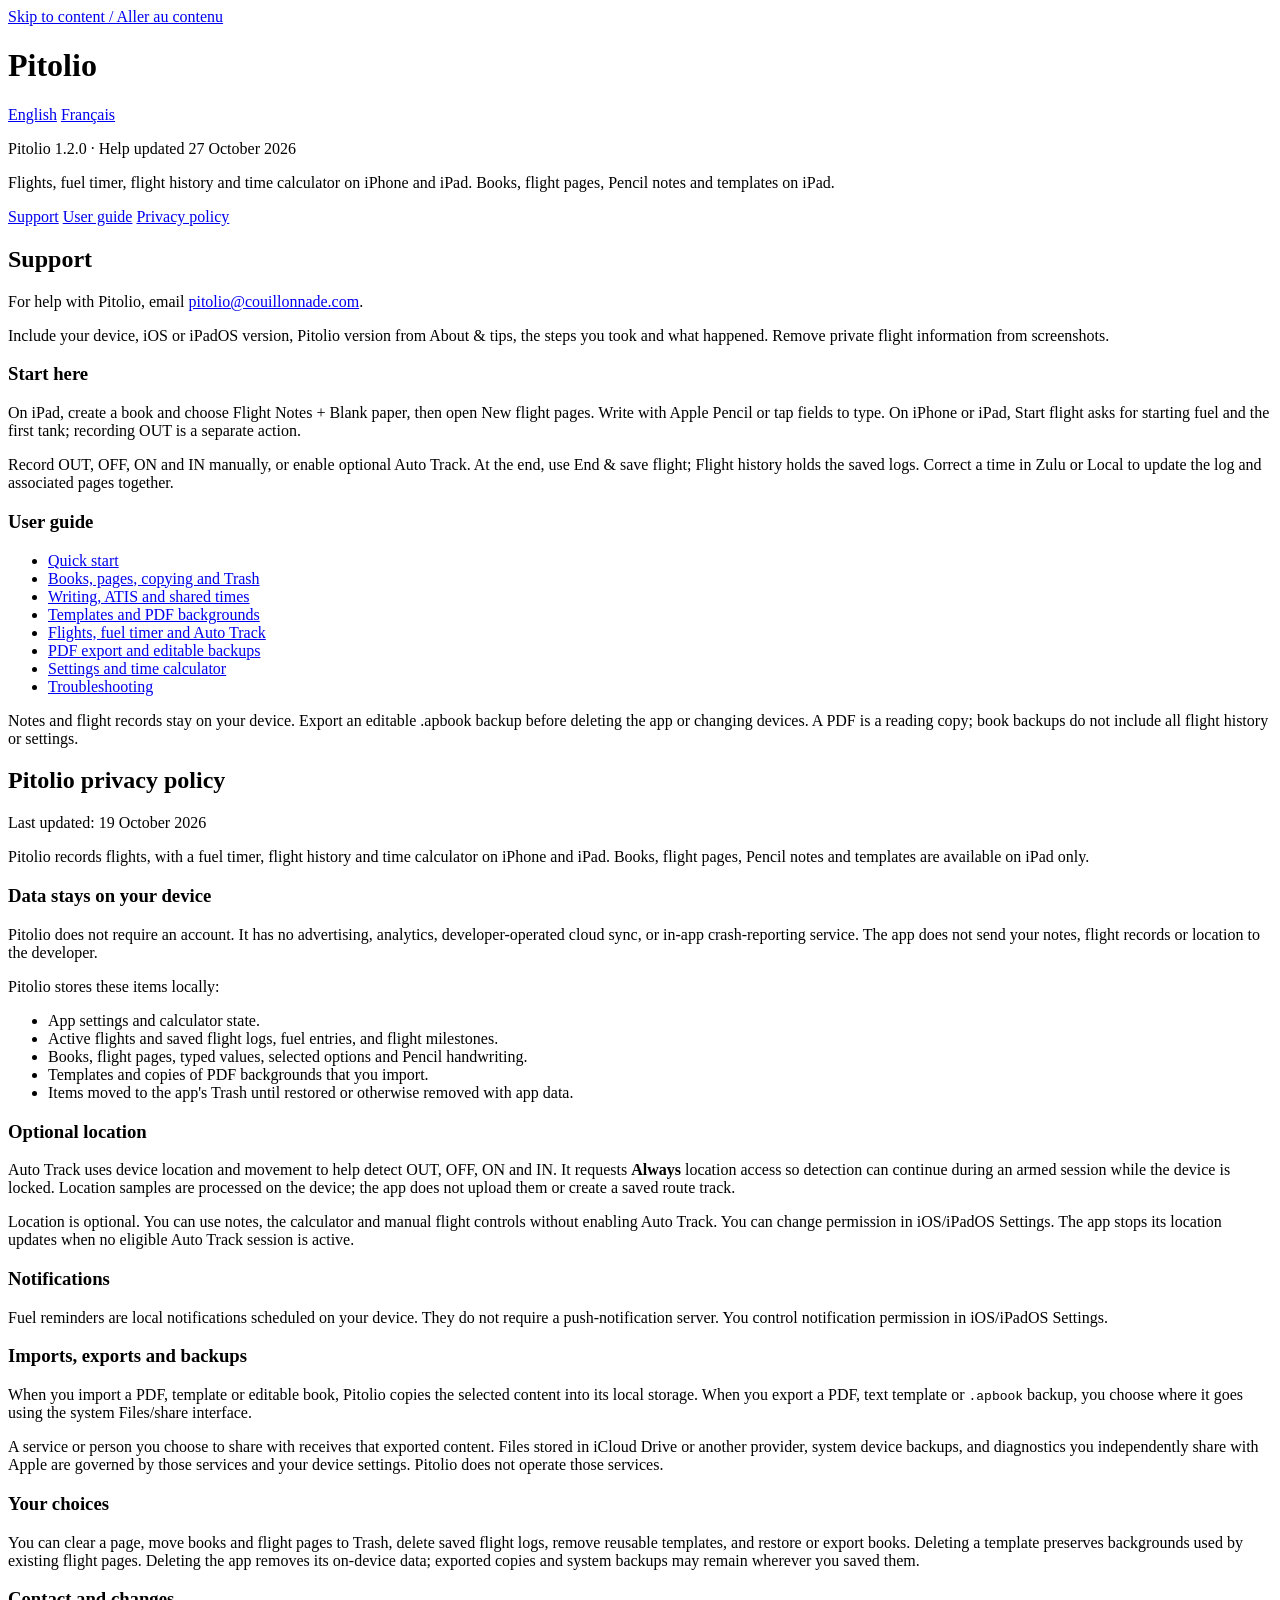
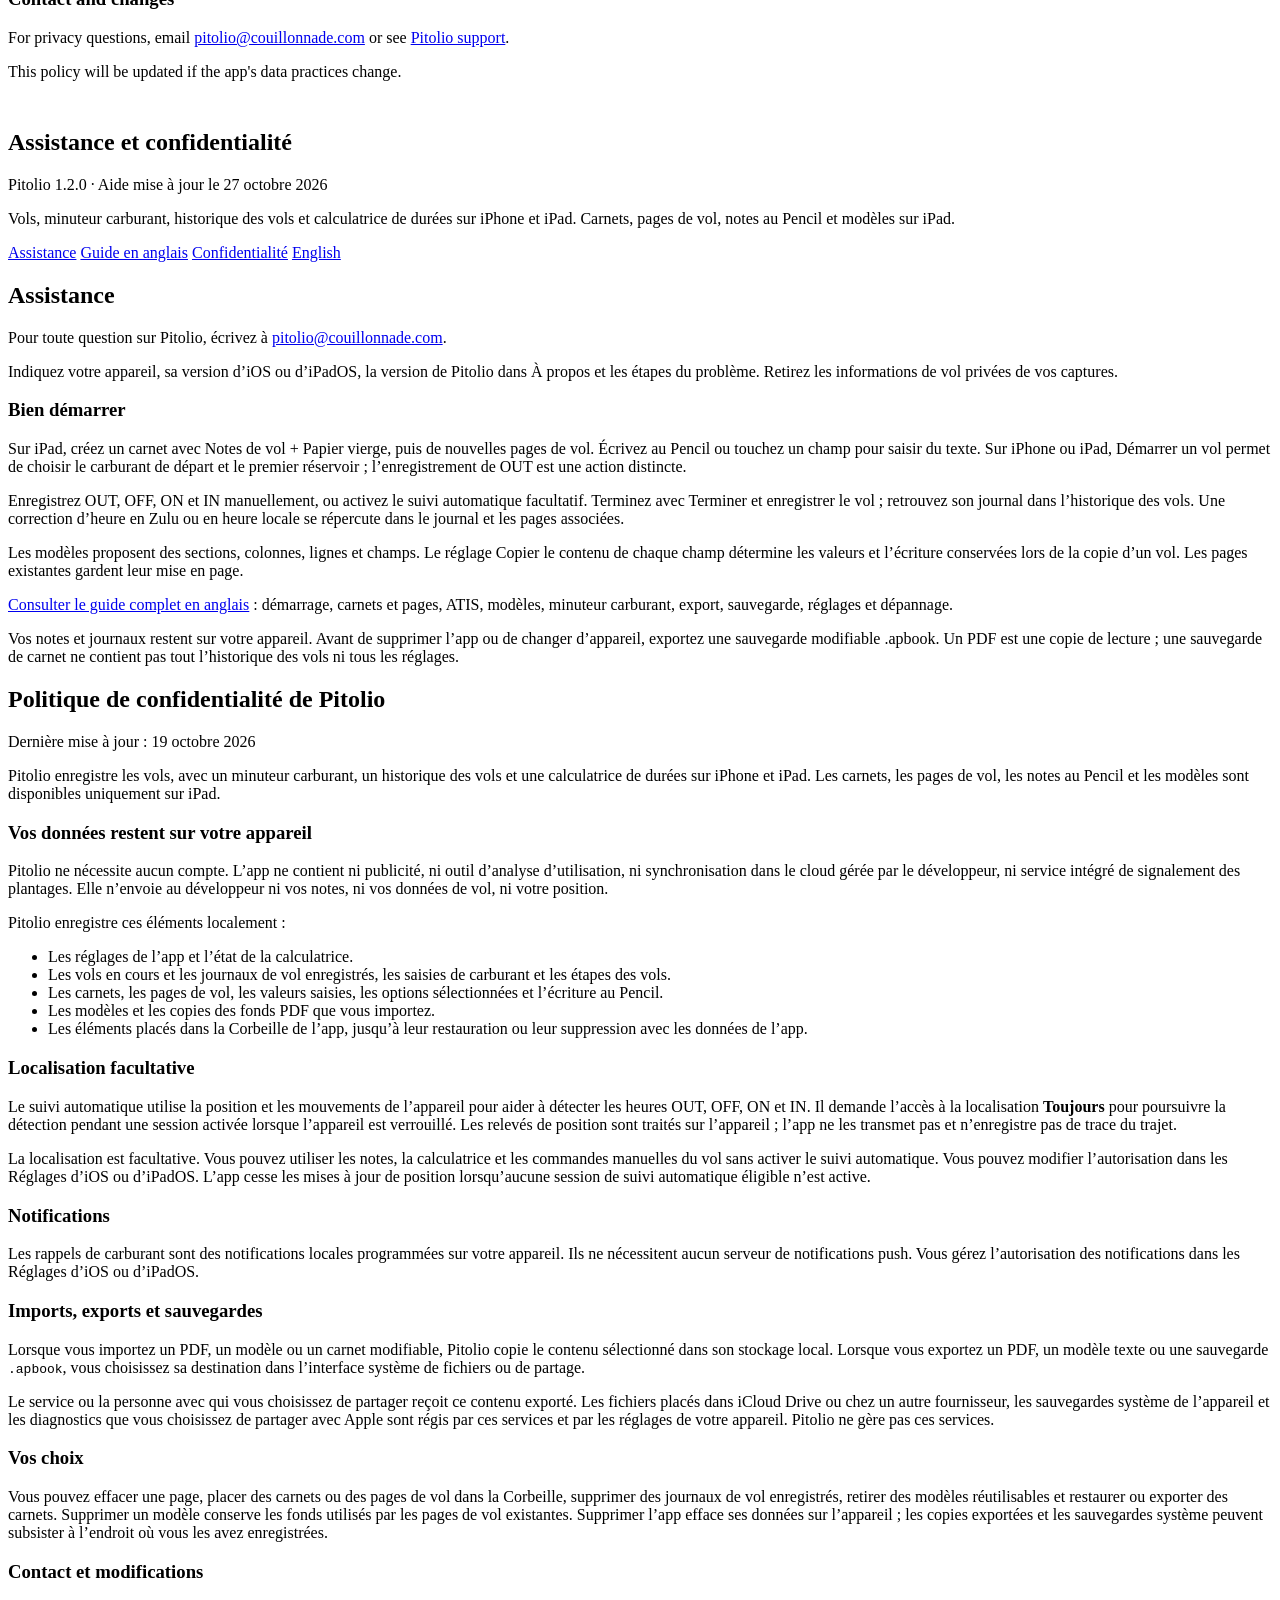
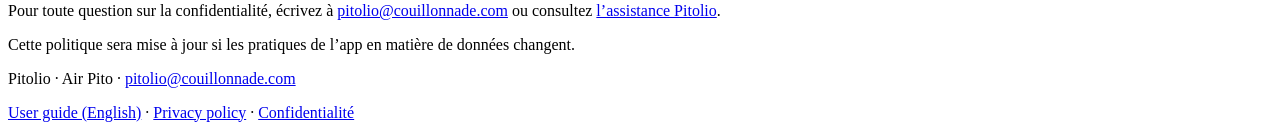
==== commit 84ea91a5: "1.2.0-ui" ====
--- a/index.html
+++ b/index.html
@@ -35,10 +35,6 @@
       <h3>Start here</h3>
       <p>On iPad, create a book and choose Flight Notes + Blank paper, then open New flight pages. Write with Apple Pencil or tap fields to type. On iPhone or iPad, Start flight asks for starting fuel and the first tank; recording OUT is a separate action.</p>
       <p>Record OUT, OFF, ON and IN manually, or enable optional Auto Track. At the end, use End &amp; save flight; Flight history holds the saved logs. Correct a time in Zulu or Local to update the log and associated pages together.</p>
-      <div class="screenshots">
-        <figure><a href="assets/screenshots/flight-spread.png"><img src="assets/screenshots/flight-spread.png" width="2420" height="1668" alt="Two flight pages side by side on iPad" loading="lazy" decoding="async"></a><figcaption>Flight pages on iPad: forms, notes and page tools.</figcaption></figure>
-        <figure class="phone"><a href="assets/screenshots/iphone-flight.png"><img src="assets/screenshots/iphone-flight.png" width="1206" height="2622" alt="Active flight and two-tank fuel timer on iPhone" loading="lazy" decoding="async"></a><figcaption>Flights and fuel tracking on iPhone.</figcaption></figure>
-      </div>
       <h3>User guide</h3>
       <ul class="guide-grid">
         <li><a href="docs/quick-start.html">Quick start</a></li>
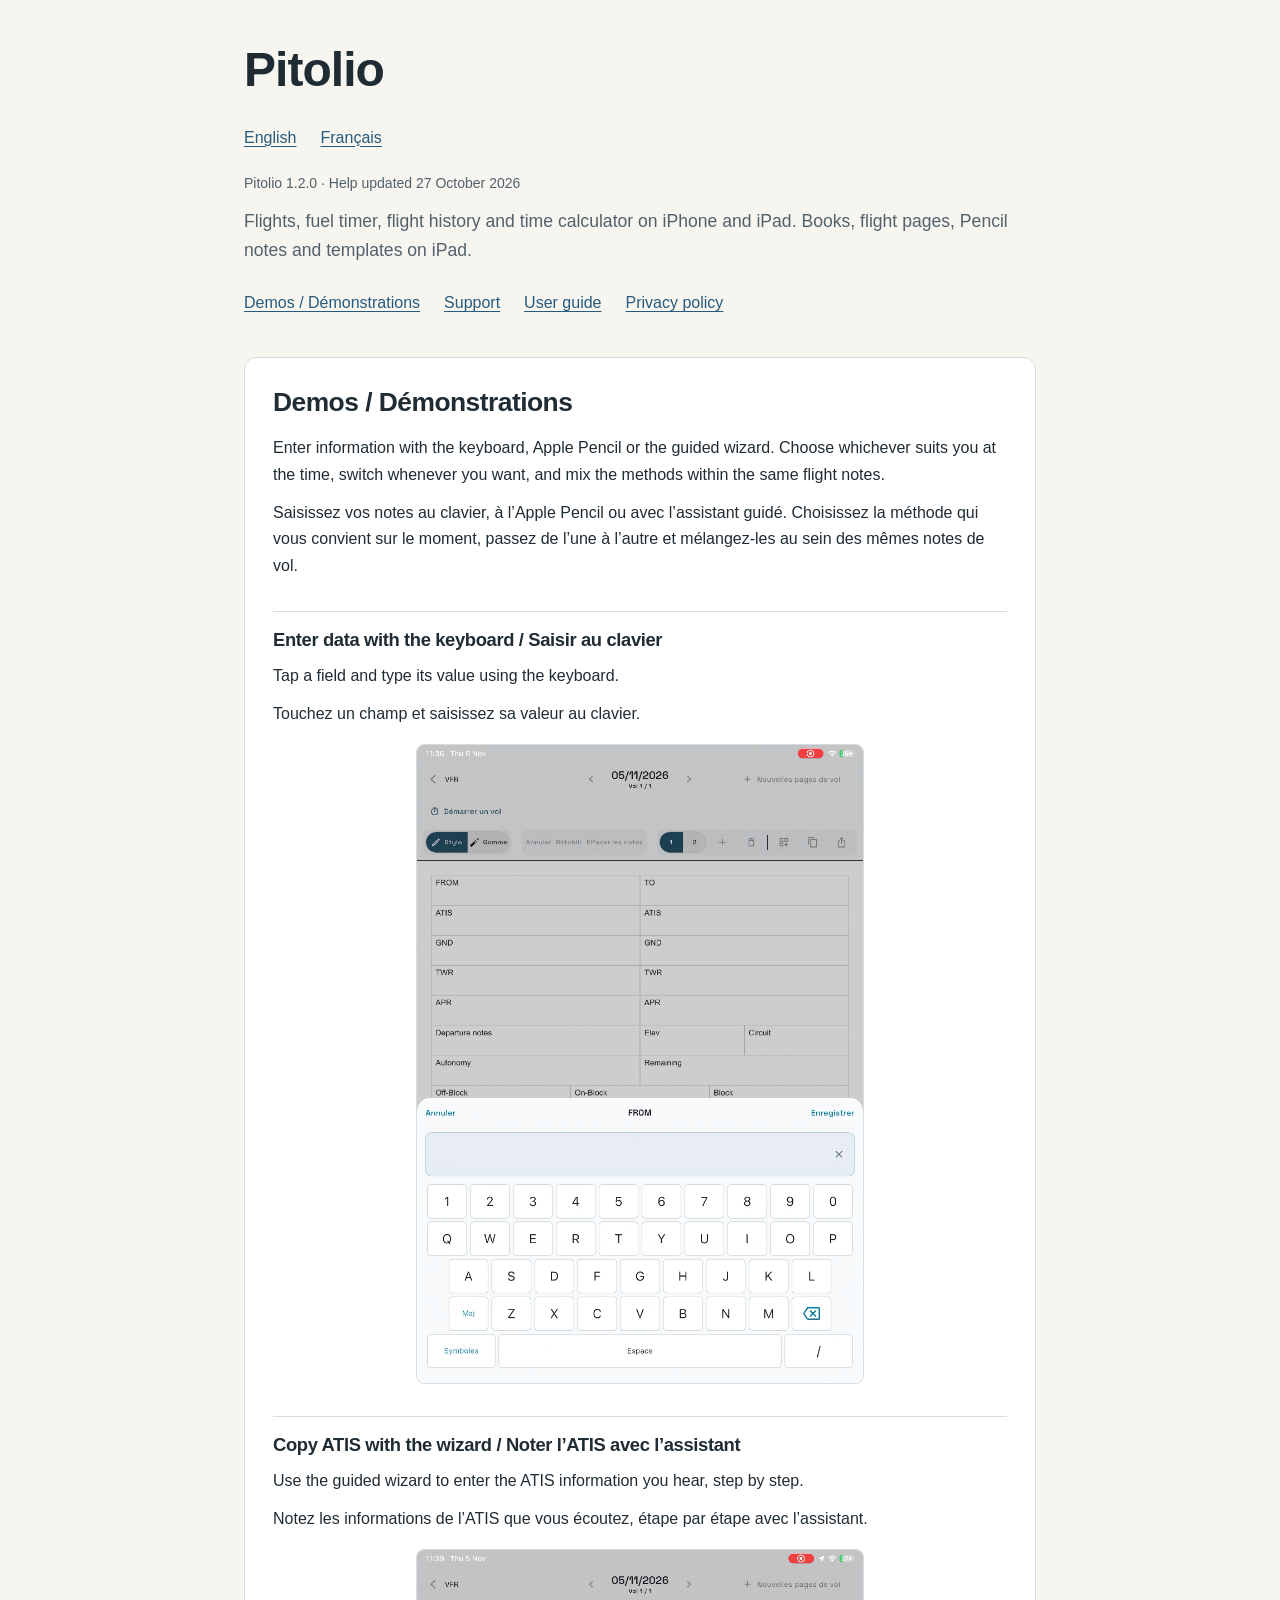
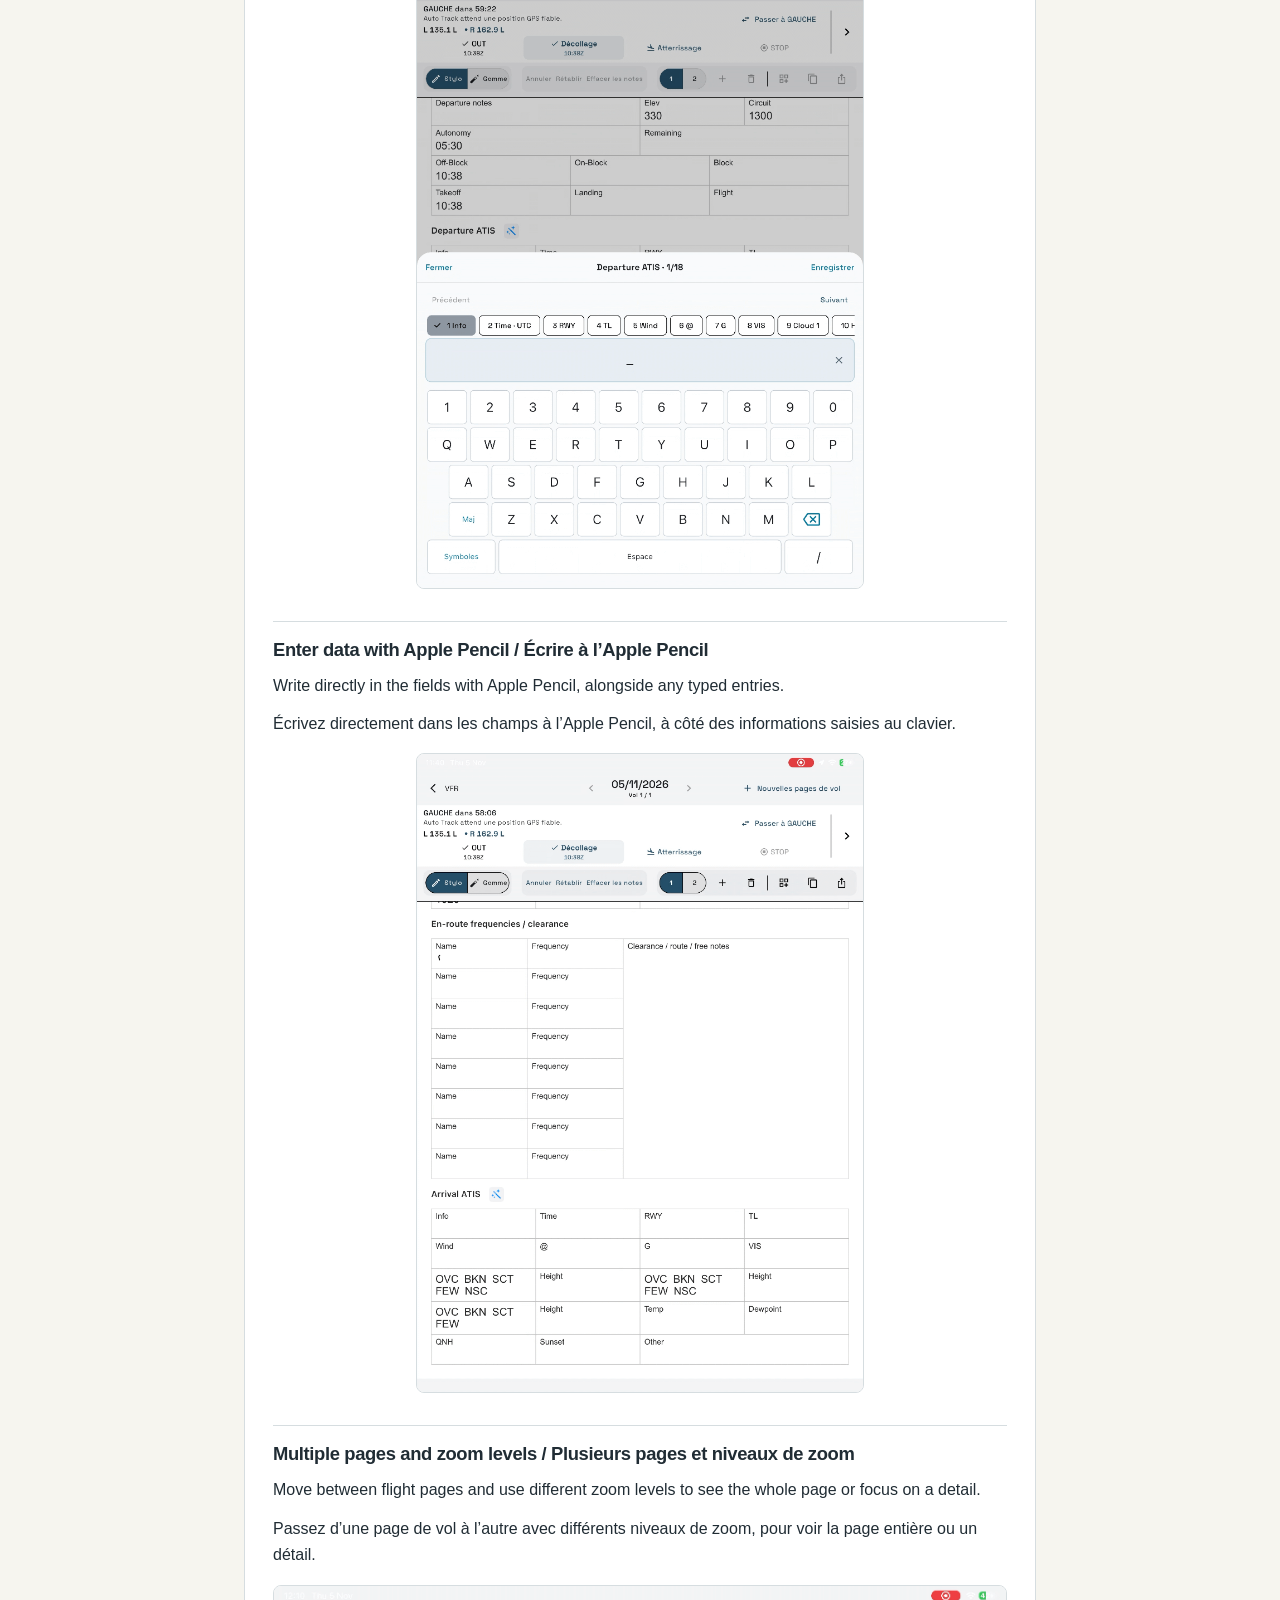
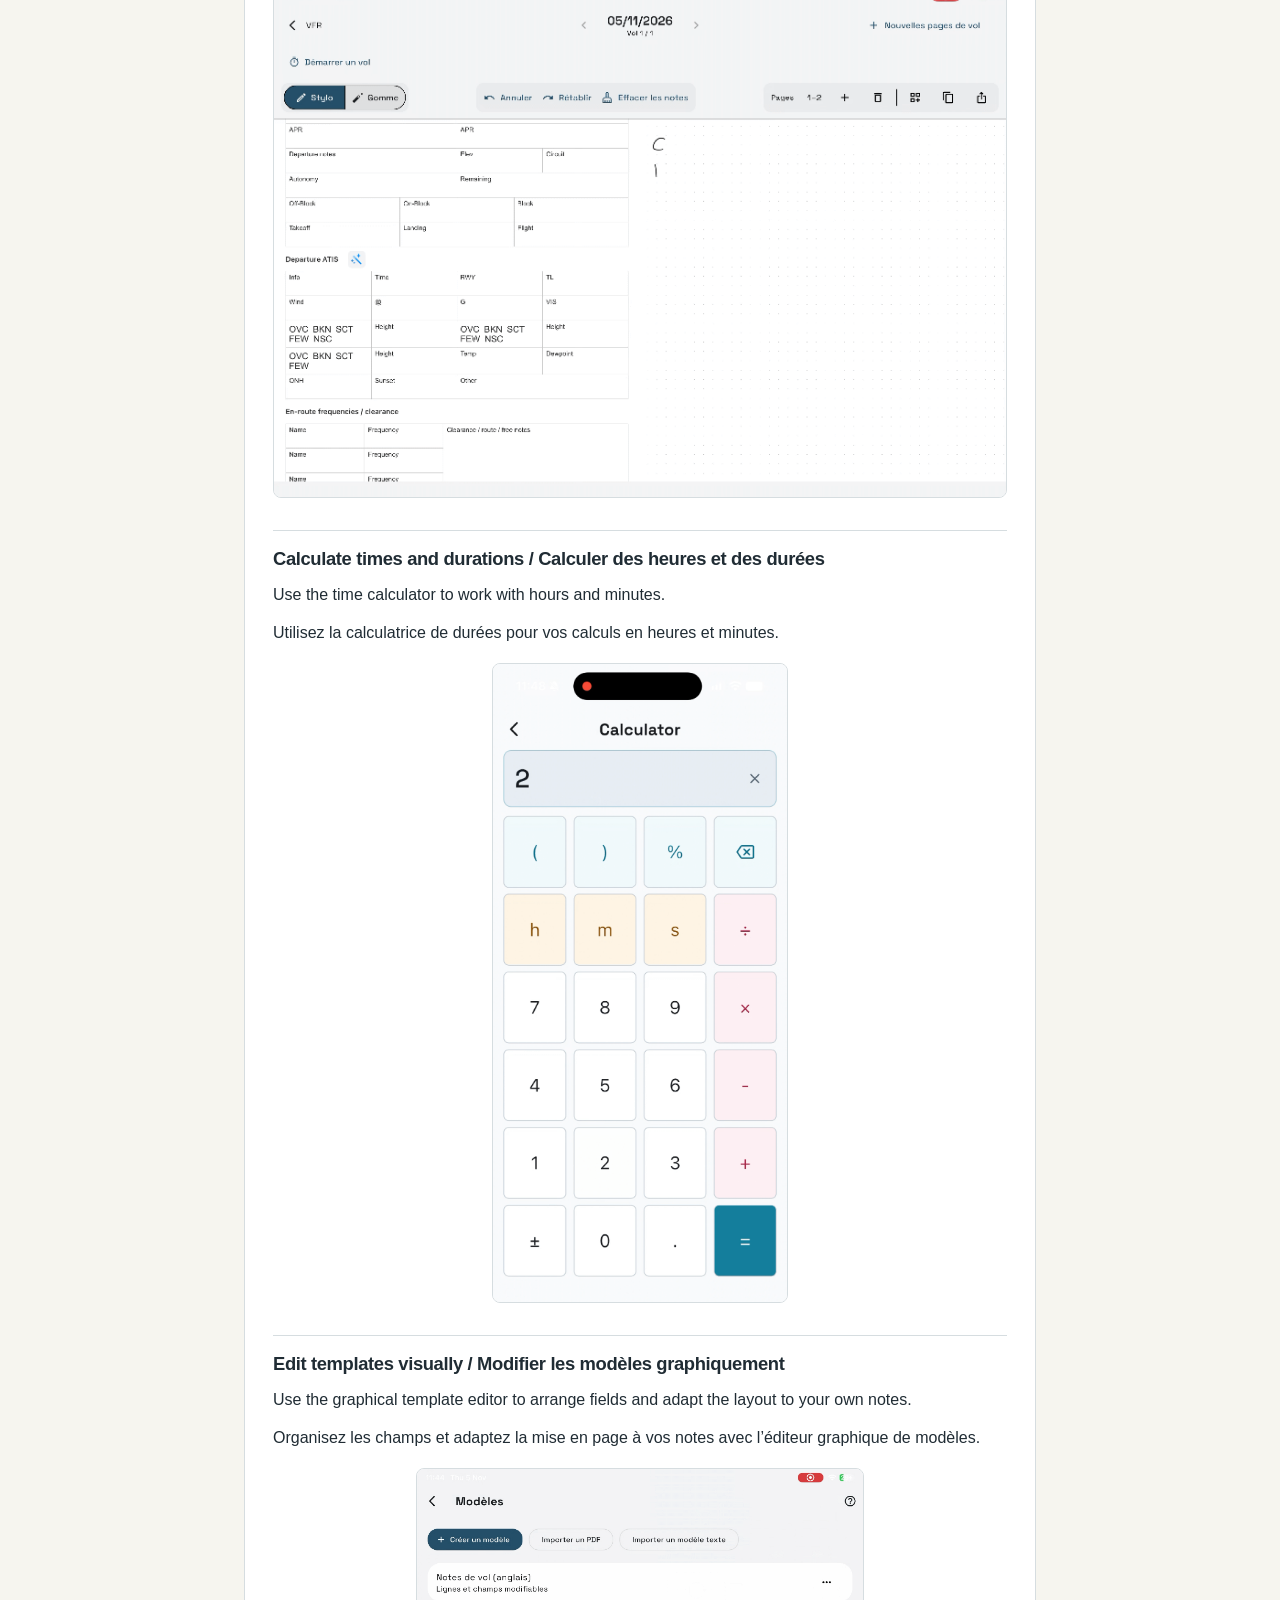
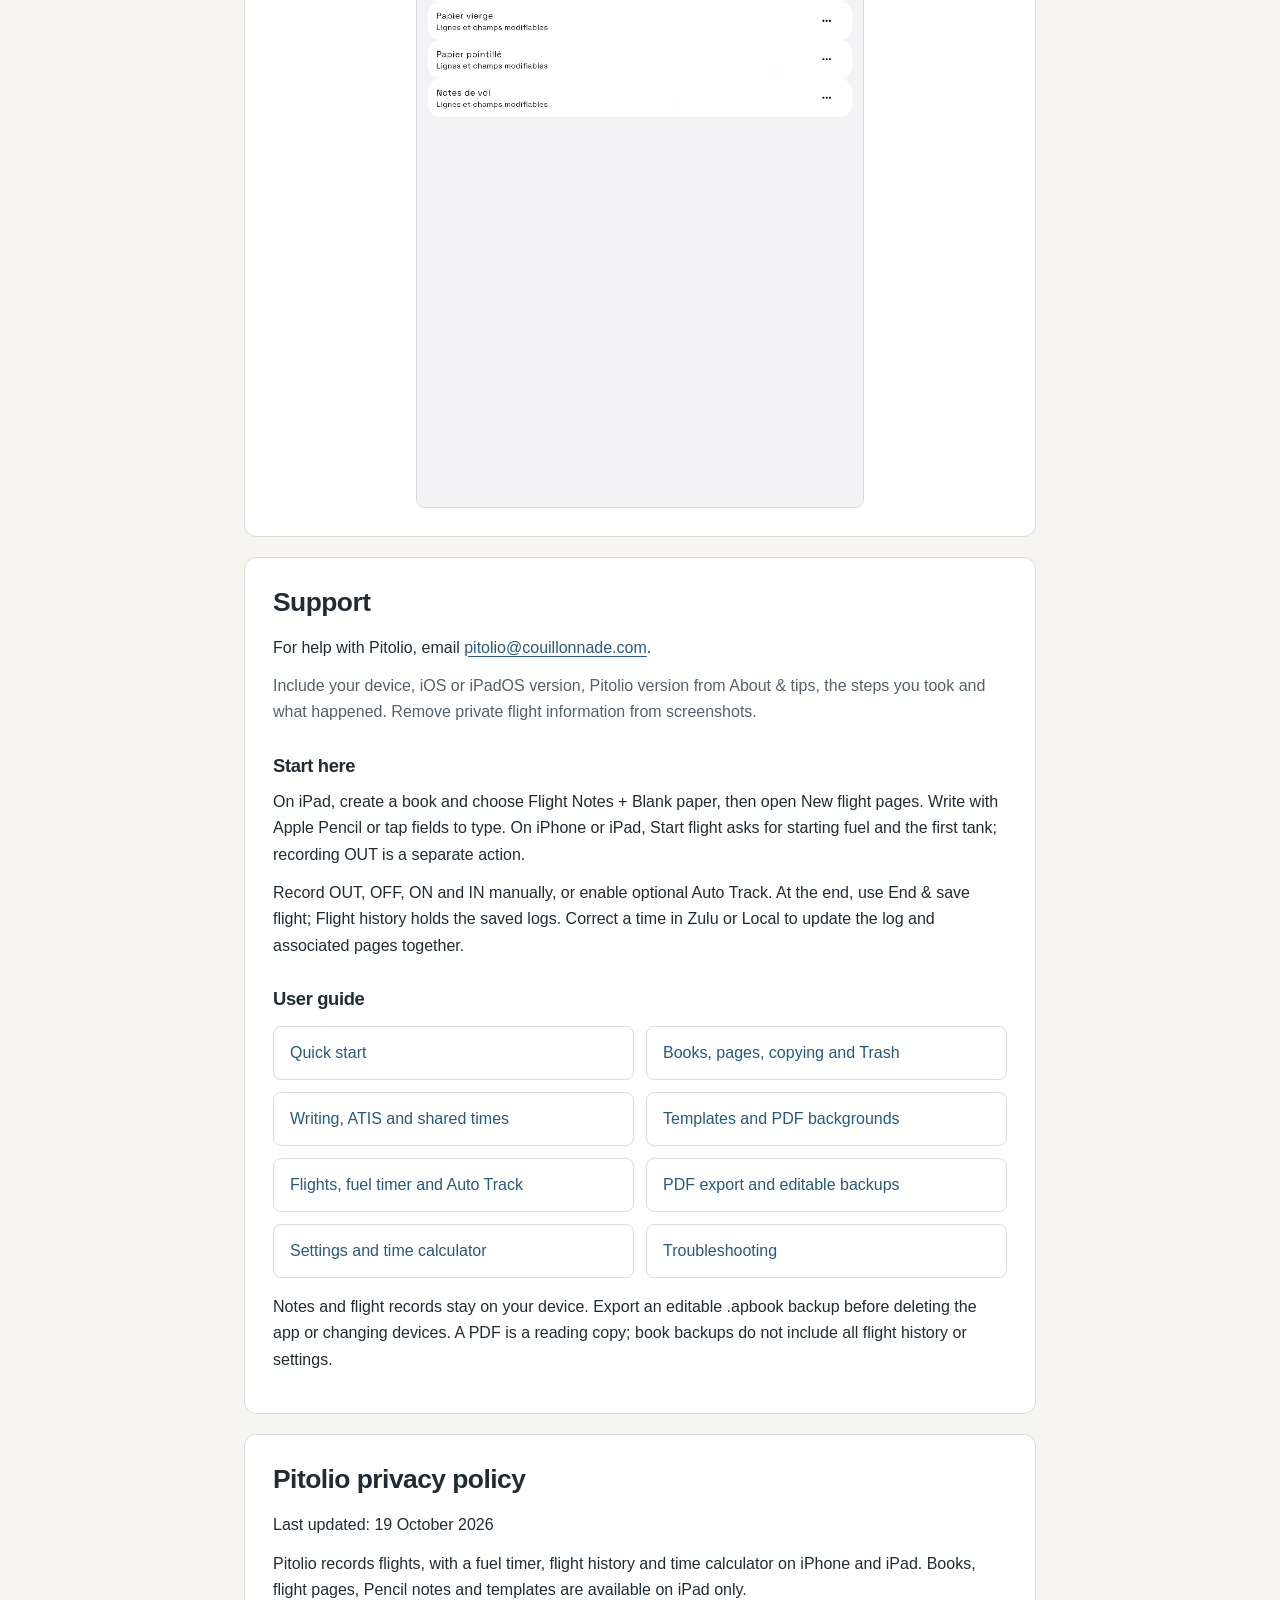
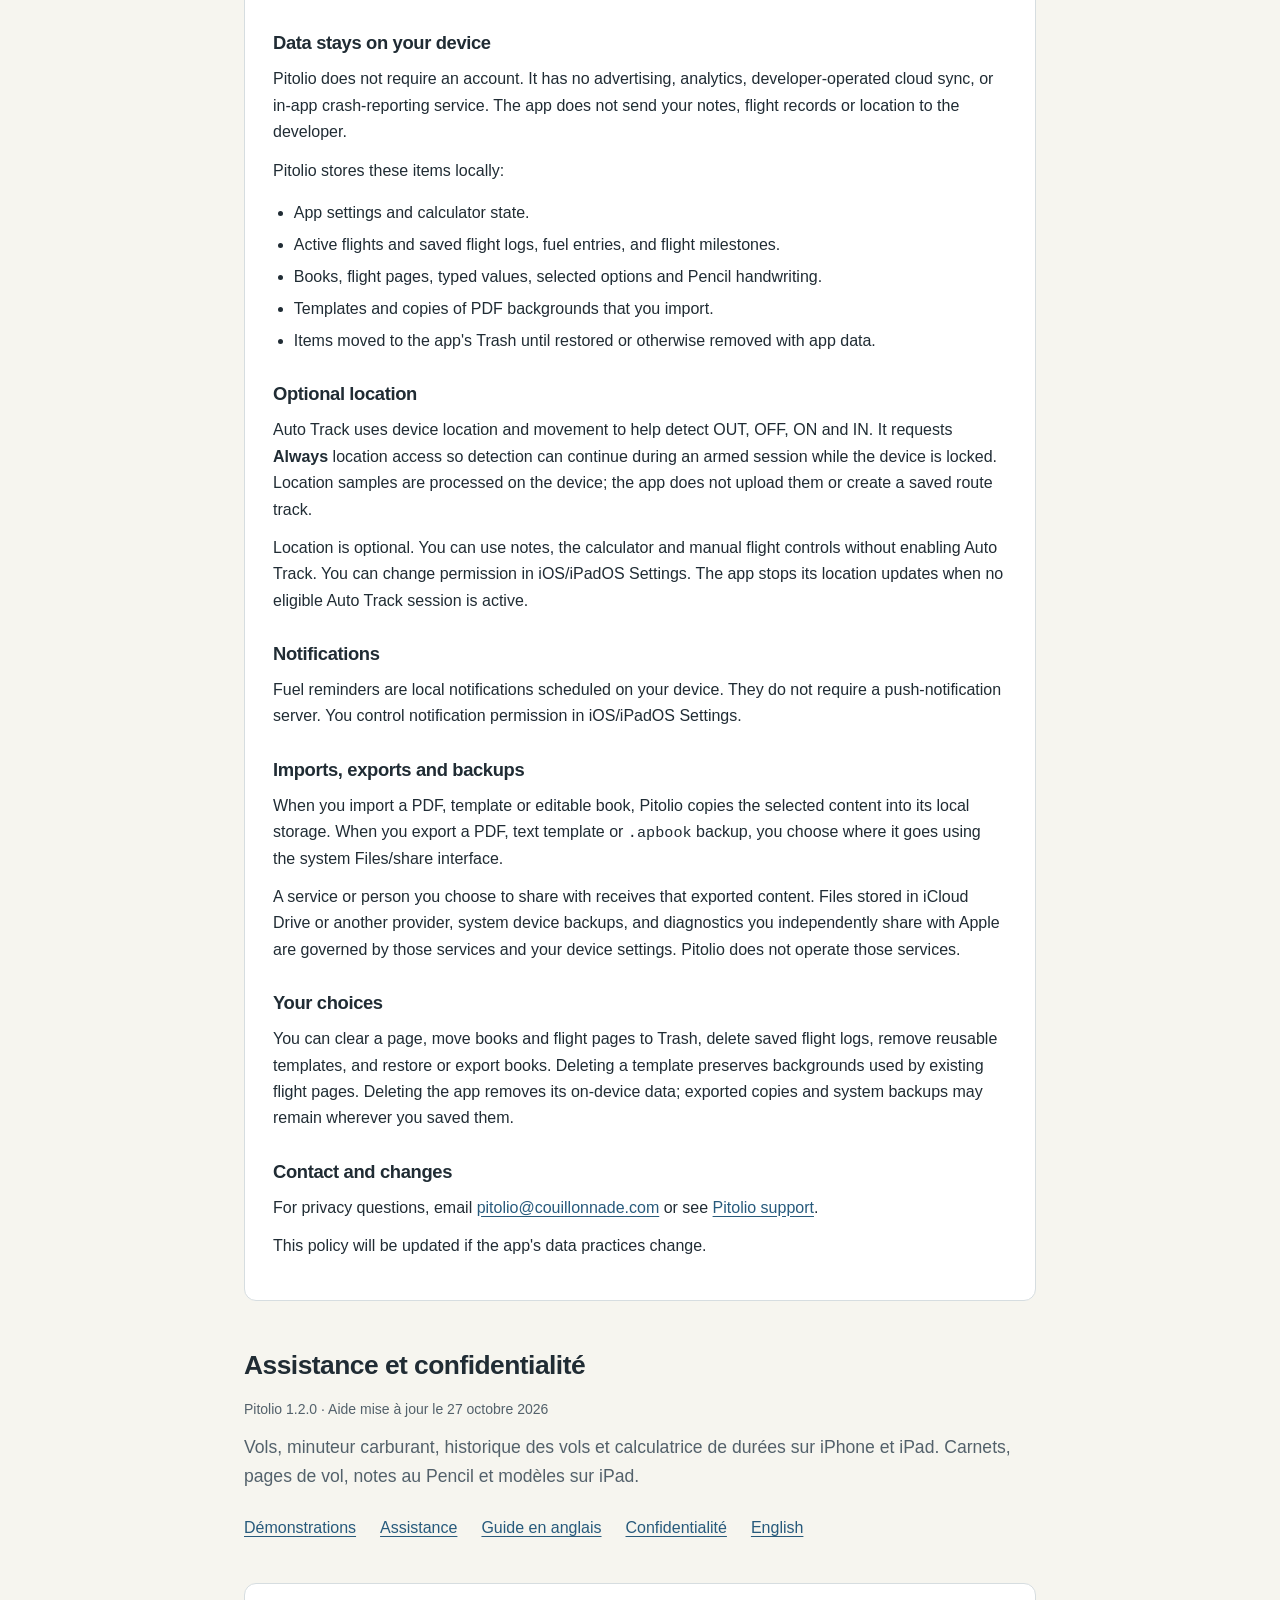
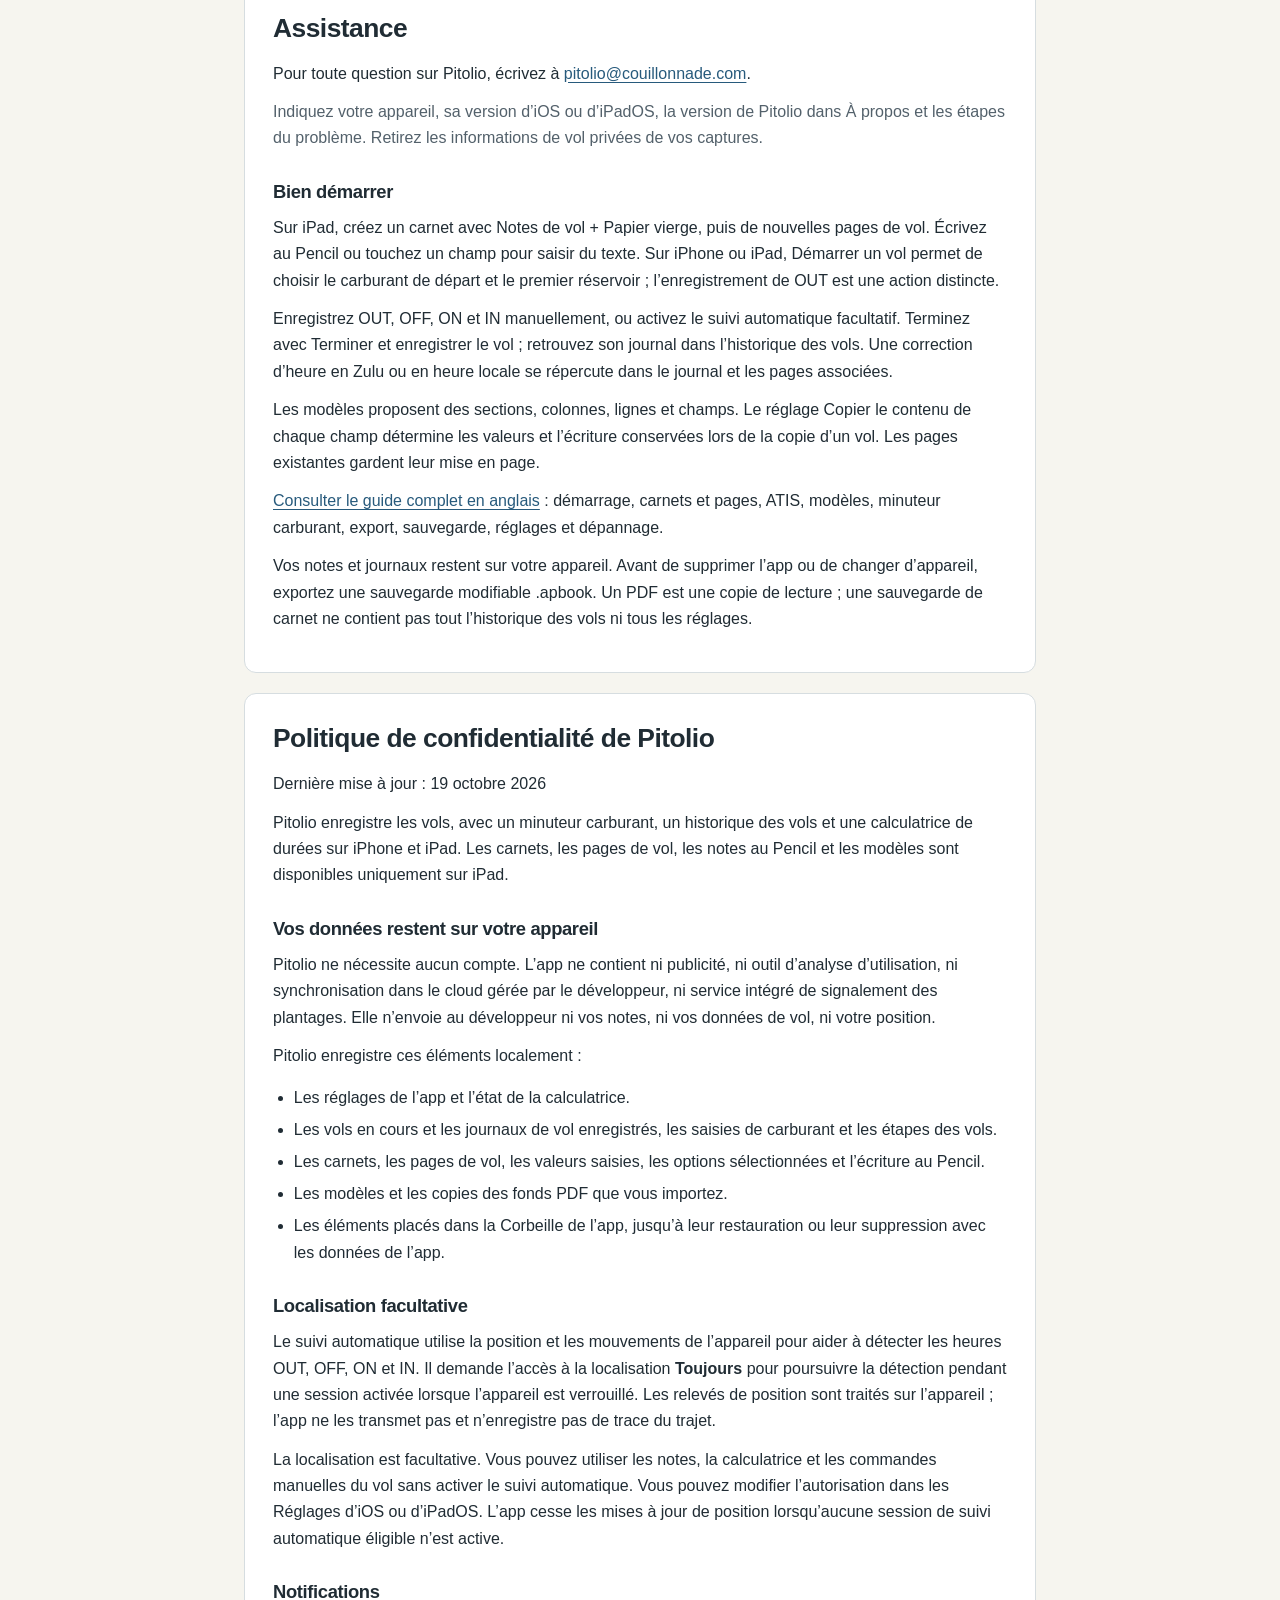
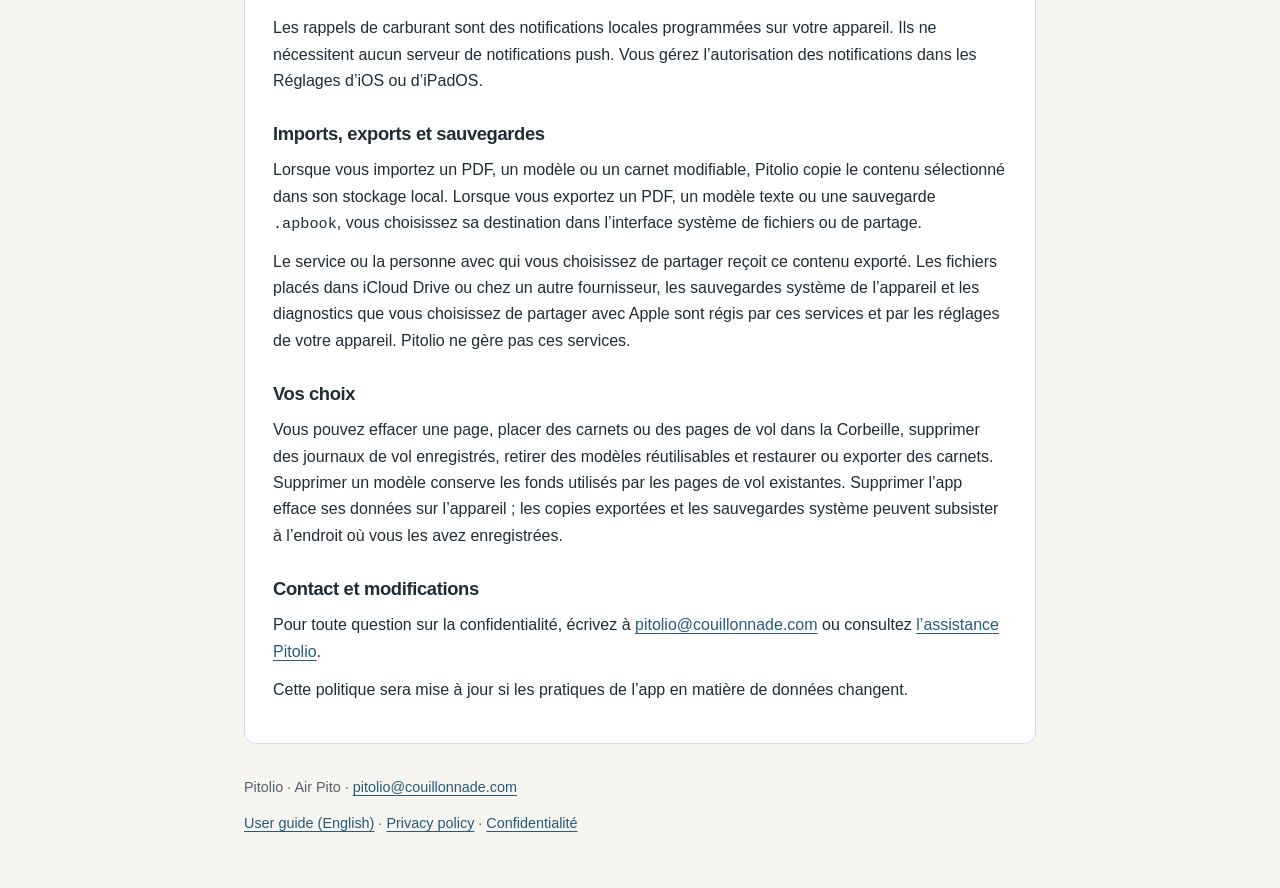
==== commit 9e68d10f: "Add autoplay GIF demonstrations to support homepage" ====
--- a/index.html
+++ b/index.html
@@ -6,9 +6,9 @@
   <meta name="robots" content="noindex, nofollow">
   <meta name="referrer" content="no-referrer">
   <meta name="color-scheme" content="light dark">
-  <meta name="description" content="Pitolio — Support and privacy policy / Assistance et confidentialité.">
-  <title>Pitolio — Support / Assistance</title>
-  <link rel="stylesheet" href="assets/site.css">
+  <meta name="description" content="Pitolio — Animated demos, support and privacy / Démonstrations animées, assistance et confidentialité.">
+  <title>Pitolio — Demos / Démonstrations &amp; support</title>
+  <link rel="stylesheet" href="assets/screenshots/site.css">
 </head>
 <body>
   <a class="skip-link" href="#support">Skip to content / Aller au contenu</a>
@@ -22,11 +22,72 @@
       <p class="badge">Pitolio 1.2.0 · Help updated 27 October 2026</p>
       <p class="muted intro">Flights, fuel timer, flight history and time calculator on iPhone and iPad. Books, flight pages, Pencil notes and templates on iPad.</p>
       <nav aria-label="Page sections">
+        <a href="#demos">Demos / Démonstrations</a>
         <a href="#support">Support</a>
         <a href="docs/index.html">User guide</a>
         <a href="#privacy">Privacy policy</a>
       </nav>
     </header>
+
+    <section id="demos" aria-labelledby="demos-heading">
+      <h2 id="demos-heading">Demos / <span lang="fr">Démonstrations</span></h2>
+      <p lang="en">Enter information with the keyboard, Apple Pencil or the guided wizard. Choose whichever suits you at the time, switch whenever you want, and mix the methods within the same flight notes.</p>
+      <p lang="fr">Saisissez vos notes au clavier, à l’Apple Pencil ou avec l’assistant guidé. Choisissez la méthode qui vous convient sur le moment, passez de l’une à l’autre et mélangez-les au sein des mêmes notes de vol.</p>
+
+      <figure class="demo">
+        <figcaption>
+          <h3><span lang="en">Enter data with the keyboard</span> / <span lang="fr">Saisir au clavier</span></h3>
+          <p lang="en">Tap a field and type its value using the keyboard.</p>
+          <p lang="fr">Touchez un champ et saisissez sa valeur au clavier.</p>
+        </figcaption>
+        <img src="assets/animated/Fields%20Keyboard.gif" width="800" height="1145" alt="Entering field values with the keyboard / Saisie des champs au clavier" decoding="async">
+      </figure>
+
+      <figure class="demo">
+        <figcaption>
+          <h3><span lang="en">Copy ATIS with the wizard</span> / <span lang="fr">Noter l’ATIS avec l’assistant</span></h3>
+          <p lang="en">Use the guided wizard to enter the ATIS information you hear, step by step.</p>
+          <p lang="fr">Notez les informations de l’ATIS que vous écoutez, étape par étape avec l’assistant.</p>
+        </figcaption>
+        <img src="assets/animated/wizard%20mode.gif" width="800" height="1145" alt="Entering ATIS with the wizard / Saisie de l’ATIS avec l’assistant" loading="lazy" decoding="async">
+      </figure>
+
+      <figure class="demo">
+        <figcaption>
+          <h3><span lang="en">Enter data with Apple Pencil</span> / <span lang="fr">Écrire à l’Apple Pencil</span></h3>
+          <p lang="en">Write directly in the fields with Apple Pencil, alongside any typed entries.</p>
+          <p lang="fr">Écrivez directement dans les champs à l’Apple Pencil, à côté des informations saisies au clavier.</p>
+        </figcaption>
+        <img src="assets/animated/Hand%20Writing.gif" width="800" height="1145" alt="Writing in fields with Apple Pencil / Écriture dans les champs à l’Apple Pencil" loading="lazy" decoding="async">
+      </figure>
+
+      <figure class="demo">
+        <figcaption>
+          <h3><span lang="en">Multiple pages and zoom levels</span> / <span lang="fr">Plusieurs pages et niveaux de zoom</span></h3>
+          <p lang="en">Move between flight pages and use different zoom levels to see the whole page or focus on a detail.</p>
+          <p lang="fr">Passez d’une page de vol à l’autre avec différents niveaux de zoom, pour voir la page entière ou un détail.</p>
+        </figcaption>
+        <img src="assets/animated/Multiple%20pages.gif" width="800" height="559" alt="Flight pages at different zoom levels / Pages de vol à différents niveaux de zoom" loading="lazy" decoding="async">
+      </figure>
+
+      <figure class="demo">
+        <figcaption>
+          <h3><span lang="en">Calculate times and durations</span> / <span lang="fr">Calculer des heures et des durées</span></h3>
+          <p lang="en">Use the time calculator to work with hours and minutes.</p>
+          <p lang="fr">Utilisez la calculatrice de durées pour vos calculs en heures et minutes.</p>
+        </figcaption>
+        <img src="assets/animated/calculator.gif" width="800" height="1733" alt="Time calculator / Calculatrice de durées" loading="lazy" decoding="async">
+      </figure>
+
+      <figure class="demo">
+        <figcaption>
+          <h3><span lang="en">Edit templates visually</span> / <span lang="fr">Modifier les modèles graphiquement</span></h3>
+          <p lang="en">Use the graphical template editor to arrange fields and adapt the layout to your own notes.</p>
+          <p lang="fr">Organisez les champs et adaptez la mise en page à vos notes avec l’éditeur graphique de modèles.</p>
+        </figcaption>
+        <img src="assets/animated/template%20edit.gif" width="800" height="1145" alt="Graphical template editing / Modification graphique d’un modèle" loading="lazy" decoding="async">
+      </figure>
+    </section>
 
     <section lang="en" id="support" aria-labelledby="support-heading">
       <h2 id="support-heading">Support</h2>
@@ -85,6 +146,7 @@
       <p class="badge">Pitolio 1.2.0 · Aide mise à jour le 27 octobre 2026</p>
       <p class="muted intro">Vols, minuteur carburant, historique des vols et calculatrice de durées sur iPhone et iPad. Carnets, pages de vol, notes au Pencil et modèles sur iPad.</p>
       <nav aria-label="Rubriques en français">
+        <a href="#demos">Démonstrations</a>
         <a href="#assistance">Assistance</a>
         <a href="docs/index.html" lang="en">Guide en anglais</a>
         <a href="#confidentialite">Confidentialité</a>
--- a/assets/screenshots/site.css
+++ b/assets/screenshots/site.css
@@ -0,0 +1,42 @@
+/* Plain static CSS. Edit directly; no build step. */
+:root { color-scheme: light dark; --paper:#f6f5ef; --card:#fff; --ink:#202c34; --muted:#53616b; --link:#275a7c; --line:#d6dde0; }
+* { box-sizing:border-box; }
+html { scroll-padding-top:1.5rem; }
+body { margin:0; background:var(--paper); color:var(--ink); font:1rem/1.65 -apple-system,BlinkMacSystemFont,"Segoe UI",sans-serif; }
+main { max-width:52rem; margin:0 auto; padding:2.5rem 1.25rem; }
+header { margin-bottom:2rem; }
+h1,h2,h3 { line-height:1.25; letter-spacing:-.02em; }
+h1 { margin:0 0 .75rem; font-size:clamp(2rem,6vw,3rem); }
+h2 { margin:0 0 1rem; font-size:1.65rem; }
+h3 { margin:1.75rem 0 .75rem; font-size:1.15rem; }
+p { margin:.75rem 0; }
+a { color:var(--link); text-underline-offset:.18em; overflow-wrap:anywhere; }
+a:focus-visible { outline:3px solid var(--link); outline-offset:4px; }
+nav { display:flex; flex-wrap:wrap; gap:.25rem 1.5rem; margin-top:1rem; }
+nav a { display:inline-flex; align-items:center; min-height:2.75rem; }
+section,.guide-content { padding:1.75rem; background:var(--card); border:1px solid var(--line); border-radius:.75rem; margin-top:1.25rem; }
+ul { padding-left:1.3rem; }
+li+li { margin-top:.35rem; }
+.muted,.badge,footer { color:var(--muted); }
+.intro { font-size:1.1rem; }
+.badge { font-size:.875rem; }
+.brand { font-size:1.5rem; font-weight:700; text-decoration:none; }
+.skip-link { position:absolute; left:-10000px; top:1rem; padding:.75rem; background:var(--card); z-index:10; }
+.skip-link:focus { left:1rem; }
+.guide-grid { display:grid; grid-template-columns:repeat(2,minmax(0,1fr)); gap:.75rem; list-style:none; padding:0; }
+.guide-grid li { margin:0; }
+.guide-grid a { display:block; padding:.8rem 1rem; border:1px solid var(--line); border-radius:.5rem; text-decoration:none; }
+.guide-grid a:hover { text-decoration:underline; }
+.guide-content h2 { margin-top:2rem; }
+img { display:block; max-width:100%; height:auto; }
+.demo { margin:2rem 0 0; padding-top:1rem; border-top:1px solid var(--line); }
+.demo h3 { margin-top:0; }
+.demo img { width:auto; max-height:40rem; margin:1rem auto 0; border:1px solid var(--line); border-radius:.5rem; }
+code { font:.95em ui-monospace,Menlo,monospace; }
+pre { overflow-x:auto; padding:1rem; background:var(--paper); }
+.table-scroll { overflow-x:auto; }
+table { width:100%; border-collapse:collapse; }
+th,td { text-align:left; vertical-align:top; padding:.6rem; border:1px solid var(--line); }
+footer { margin-top:2rem; font-size:.9rem; }
+@media (prefers-color-scheme:dark) { :root { --paper:#0d1319; --card:#151e26; --ink:#edf1f3; --muted:#b1bdc7; --link:#94c8e8; --line:#344450; } }
+@media (max-width:600px) { main { padding:1.5rem 1rem; } section,.guide-content { padding:1.25rem; } .guide-grid { grid-template-columns:1fr; } }
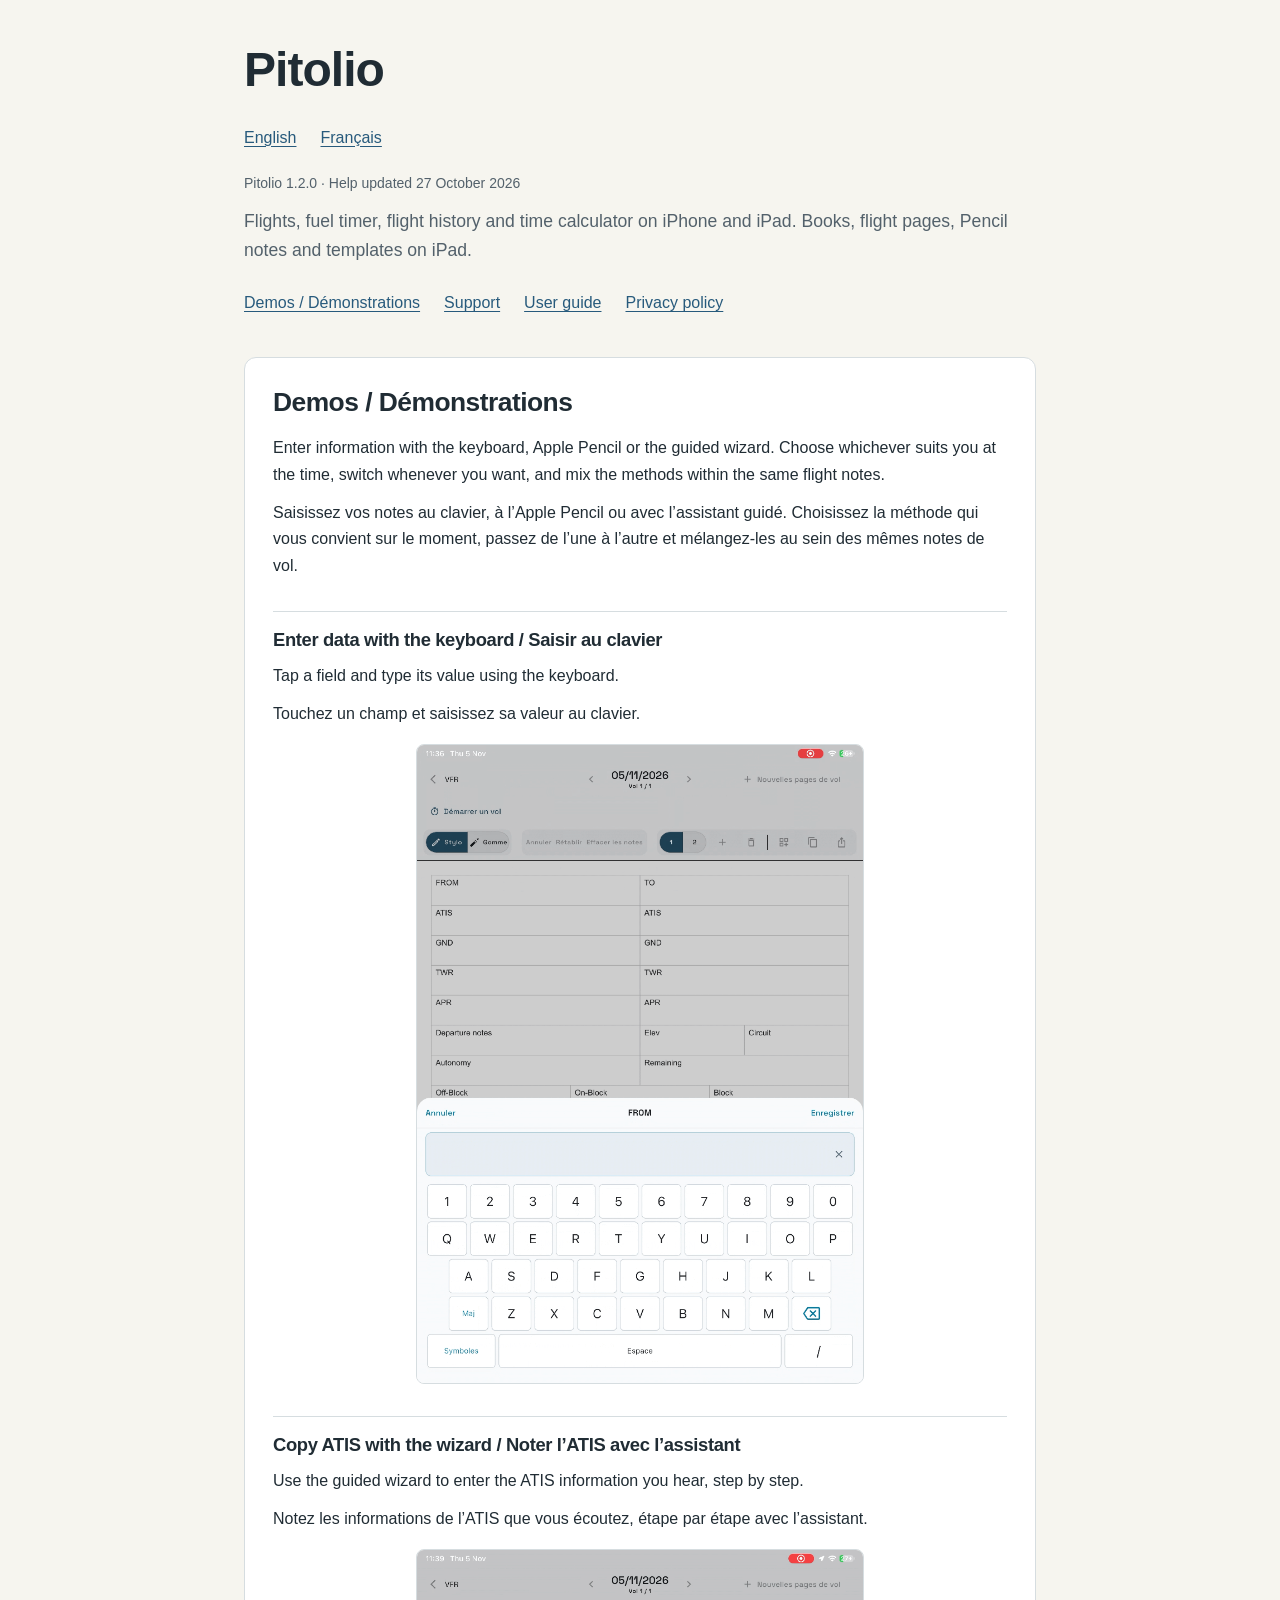
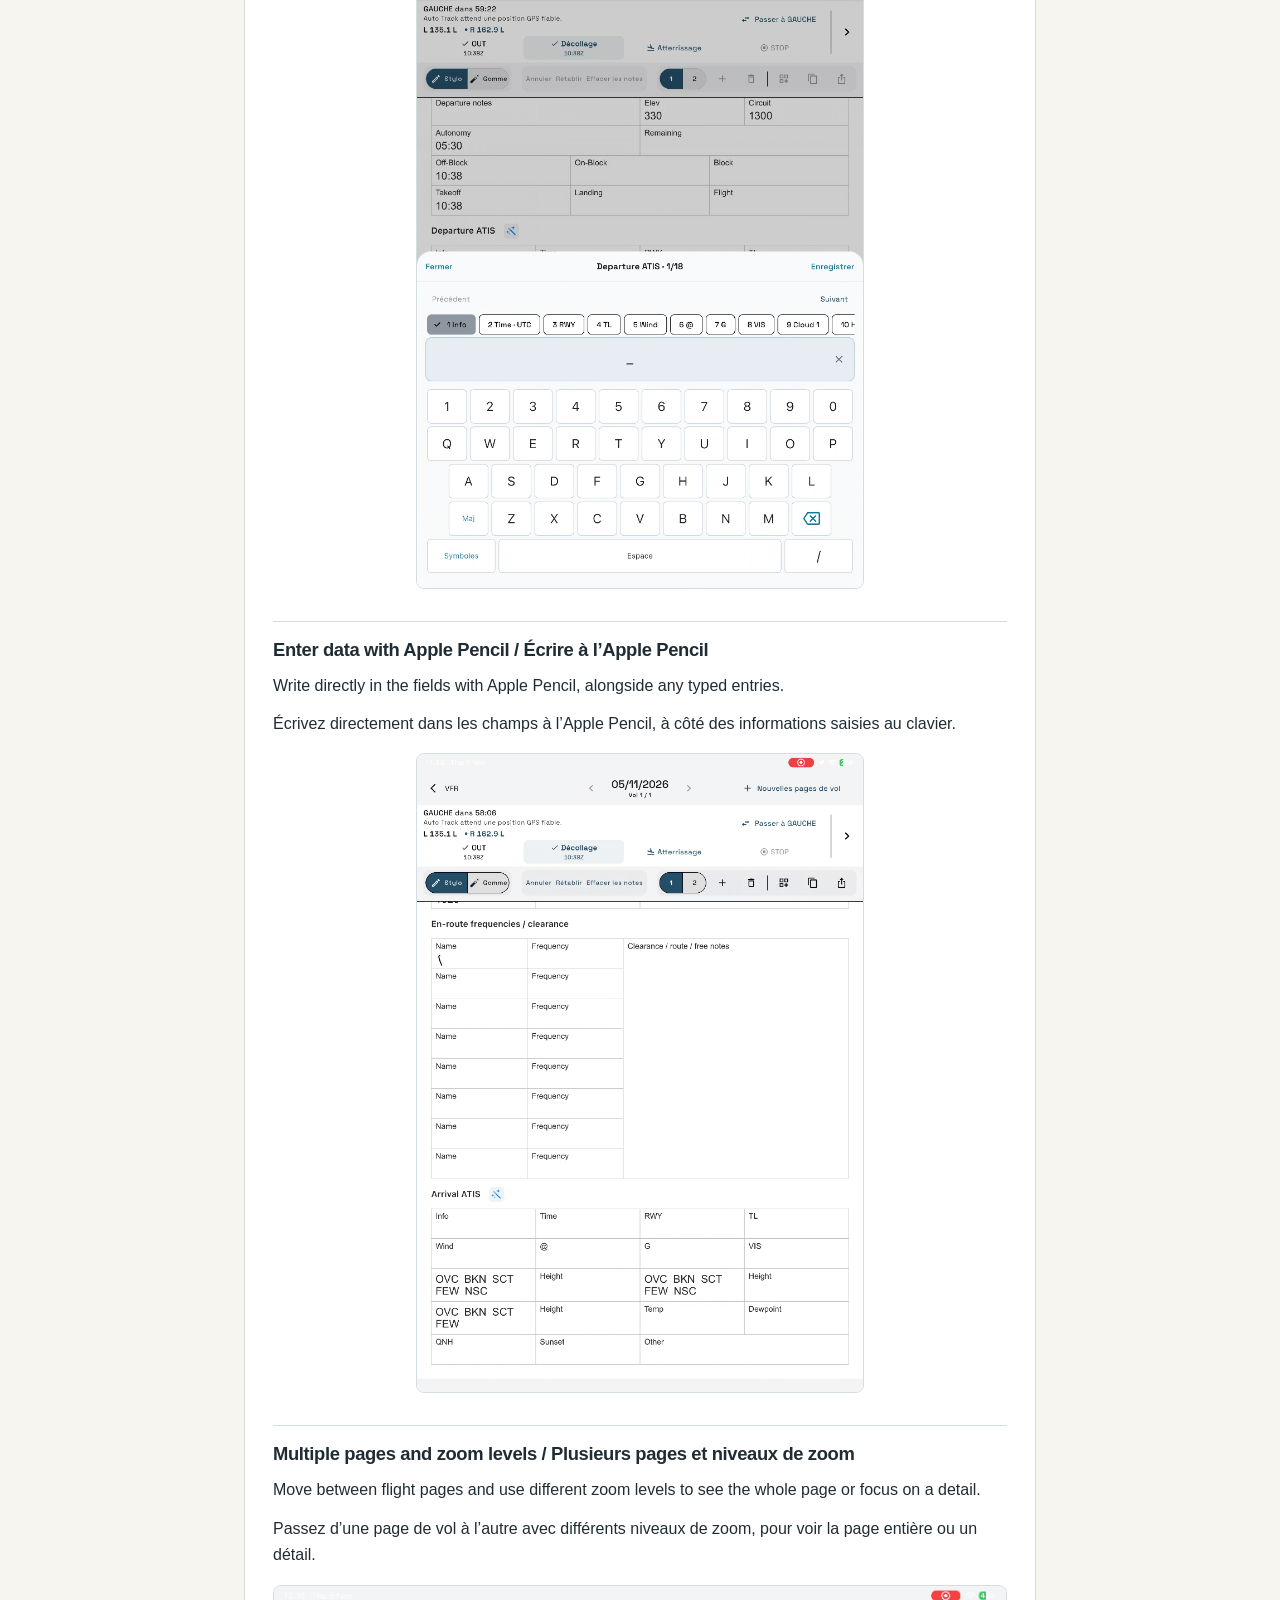
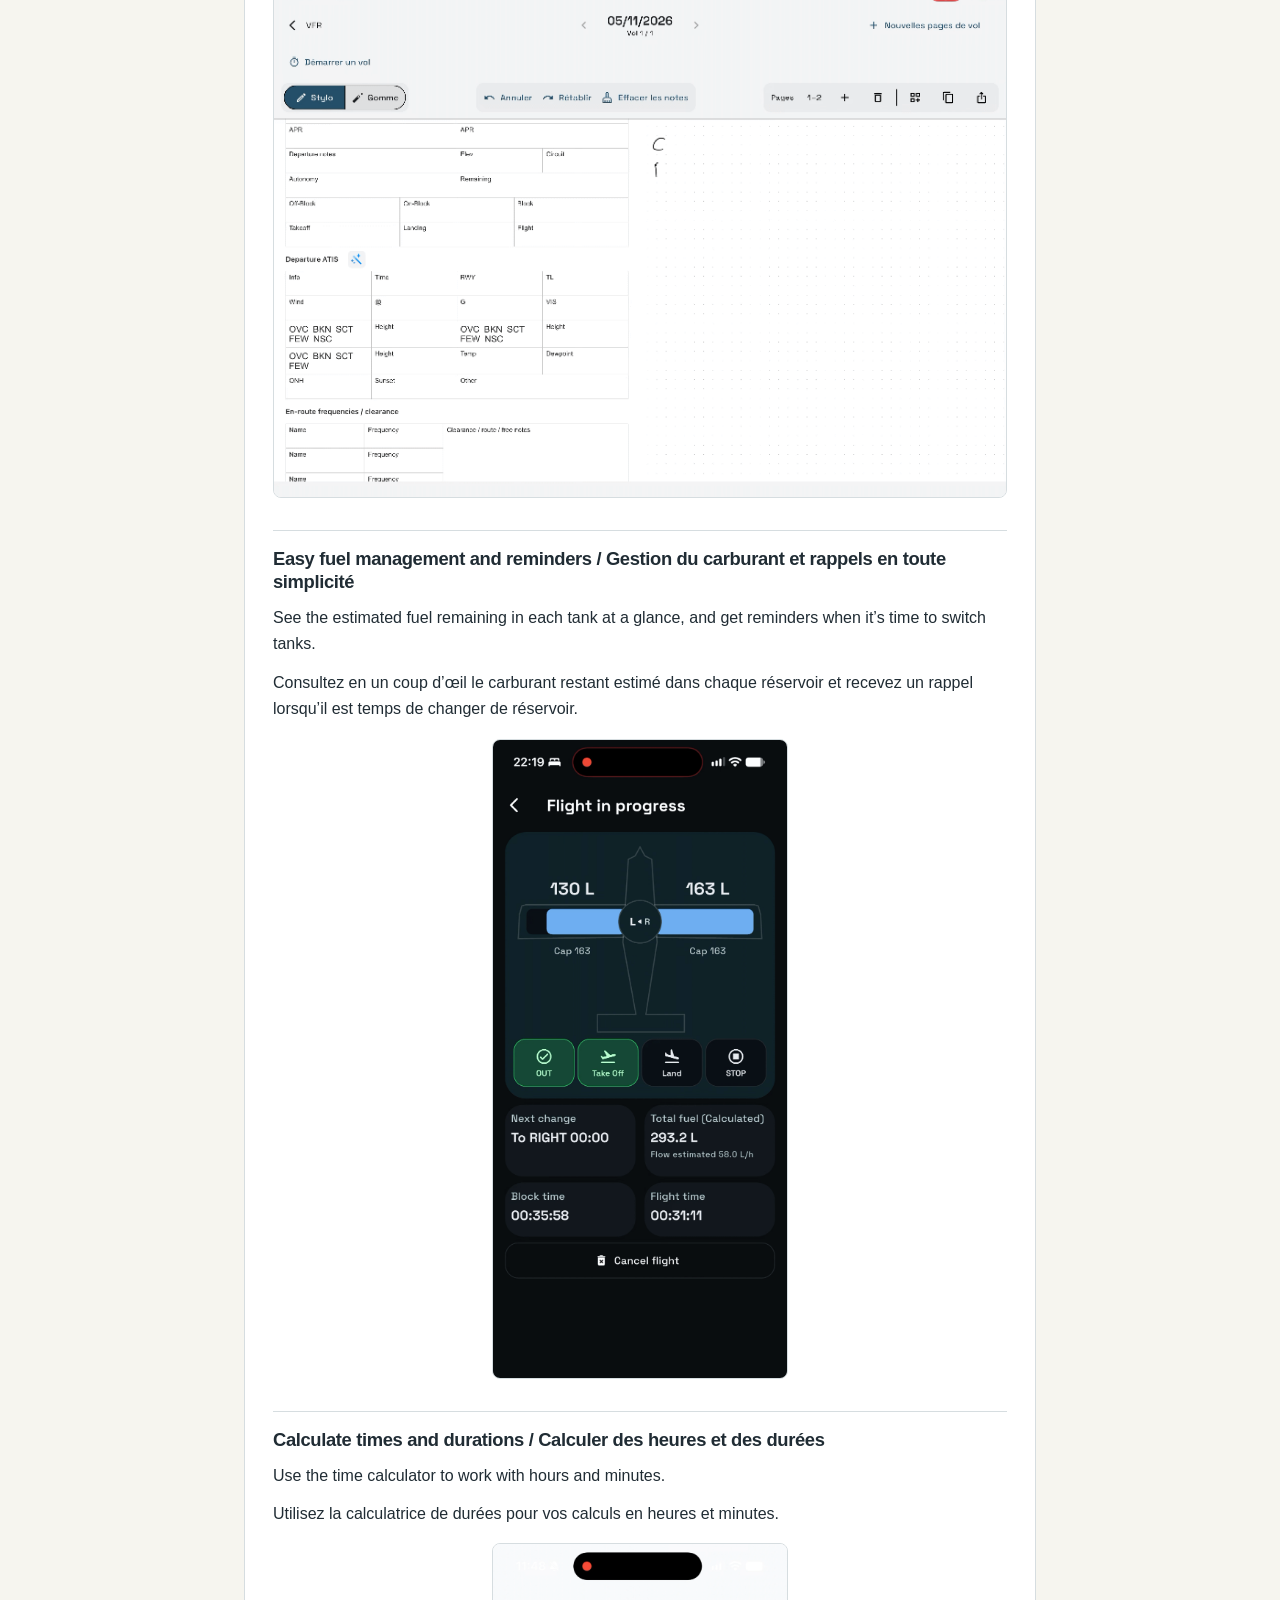
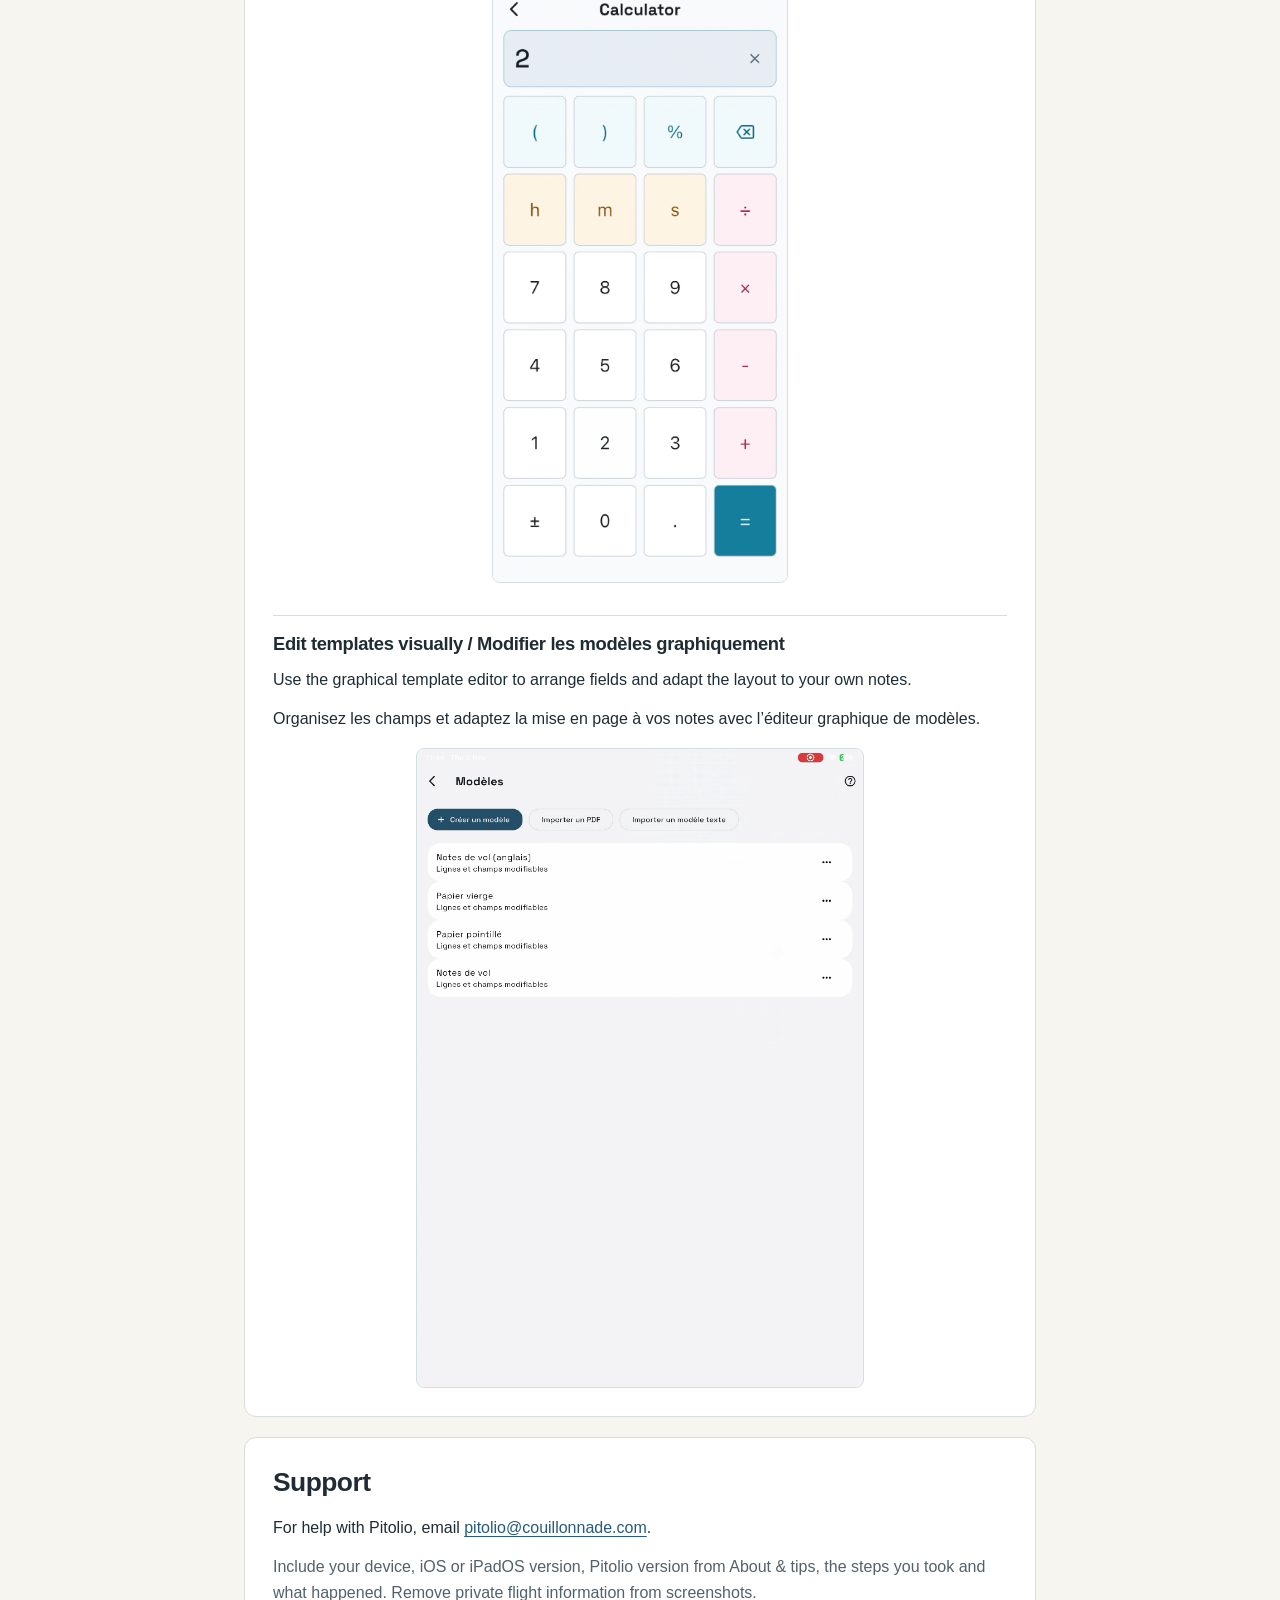
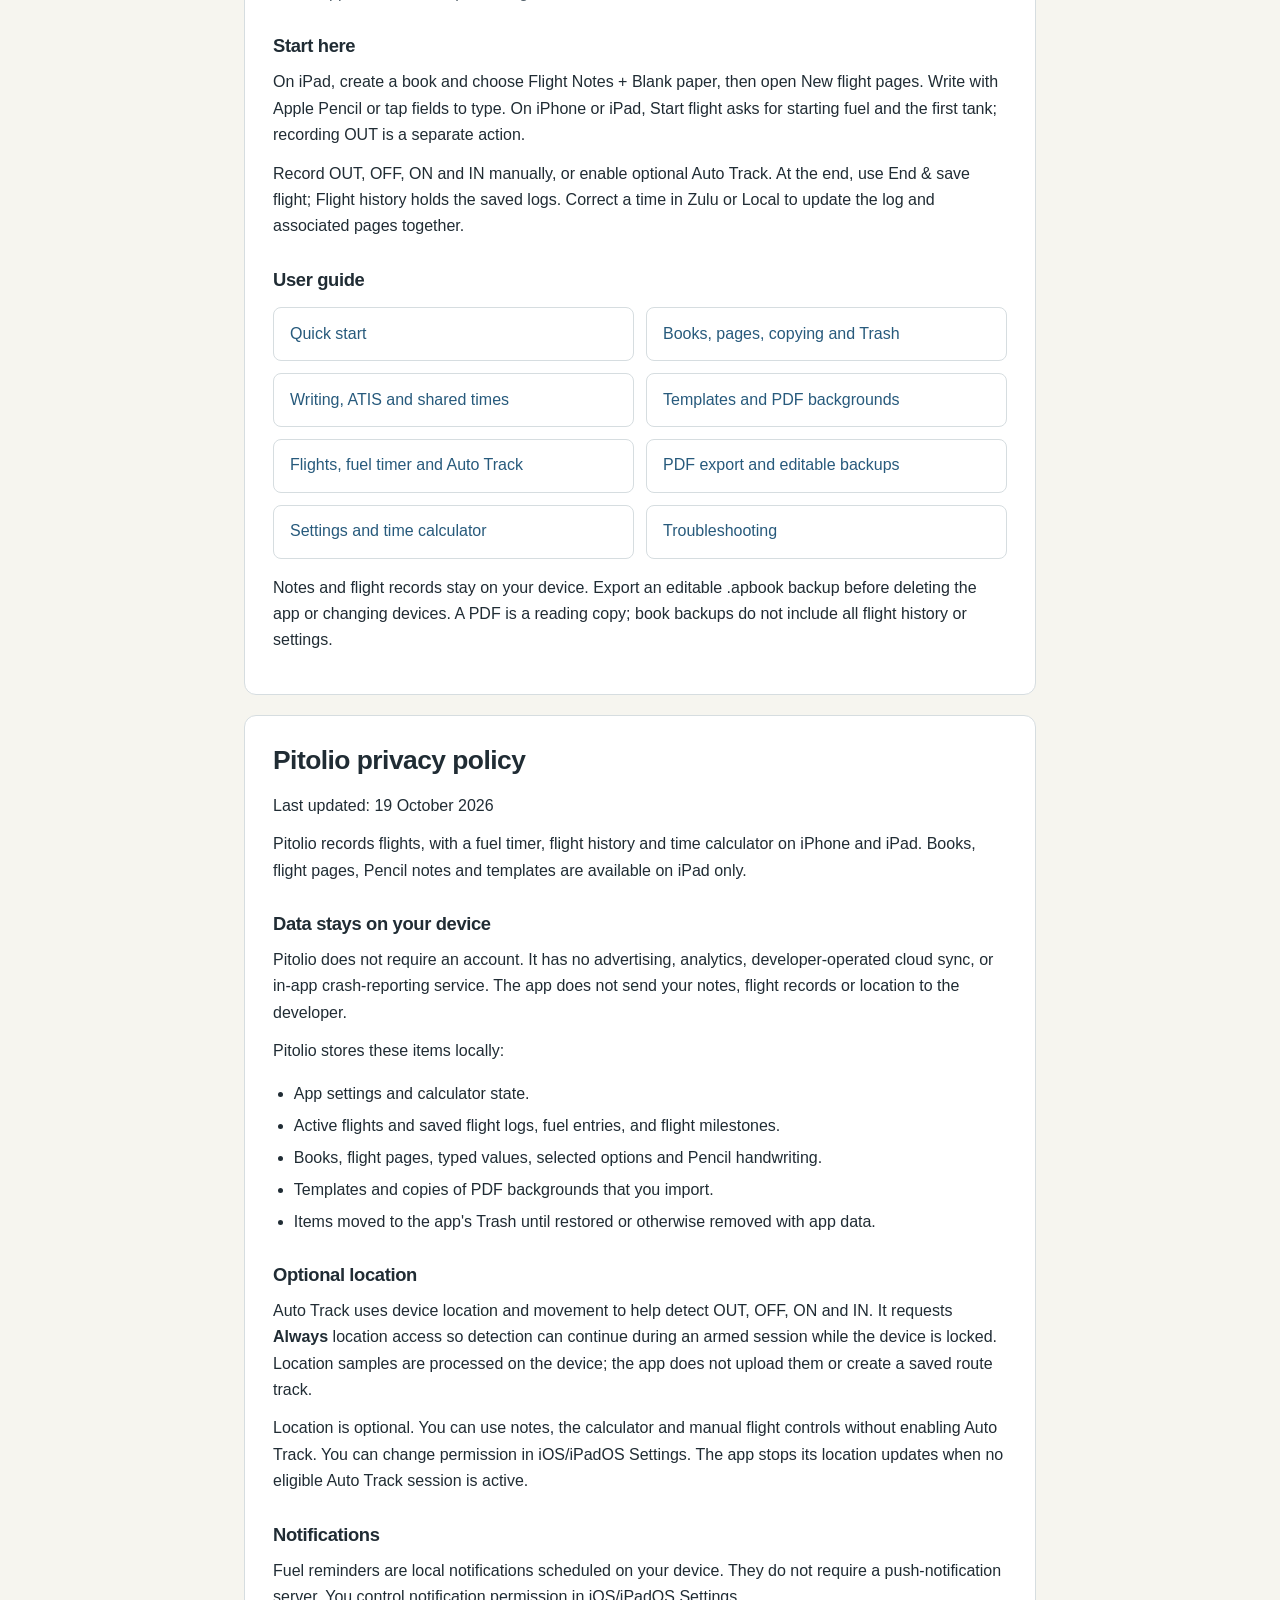
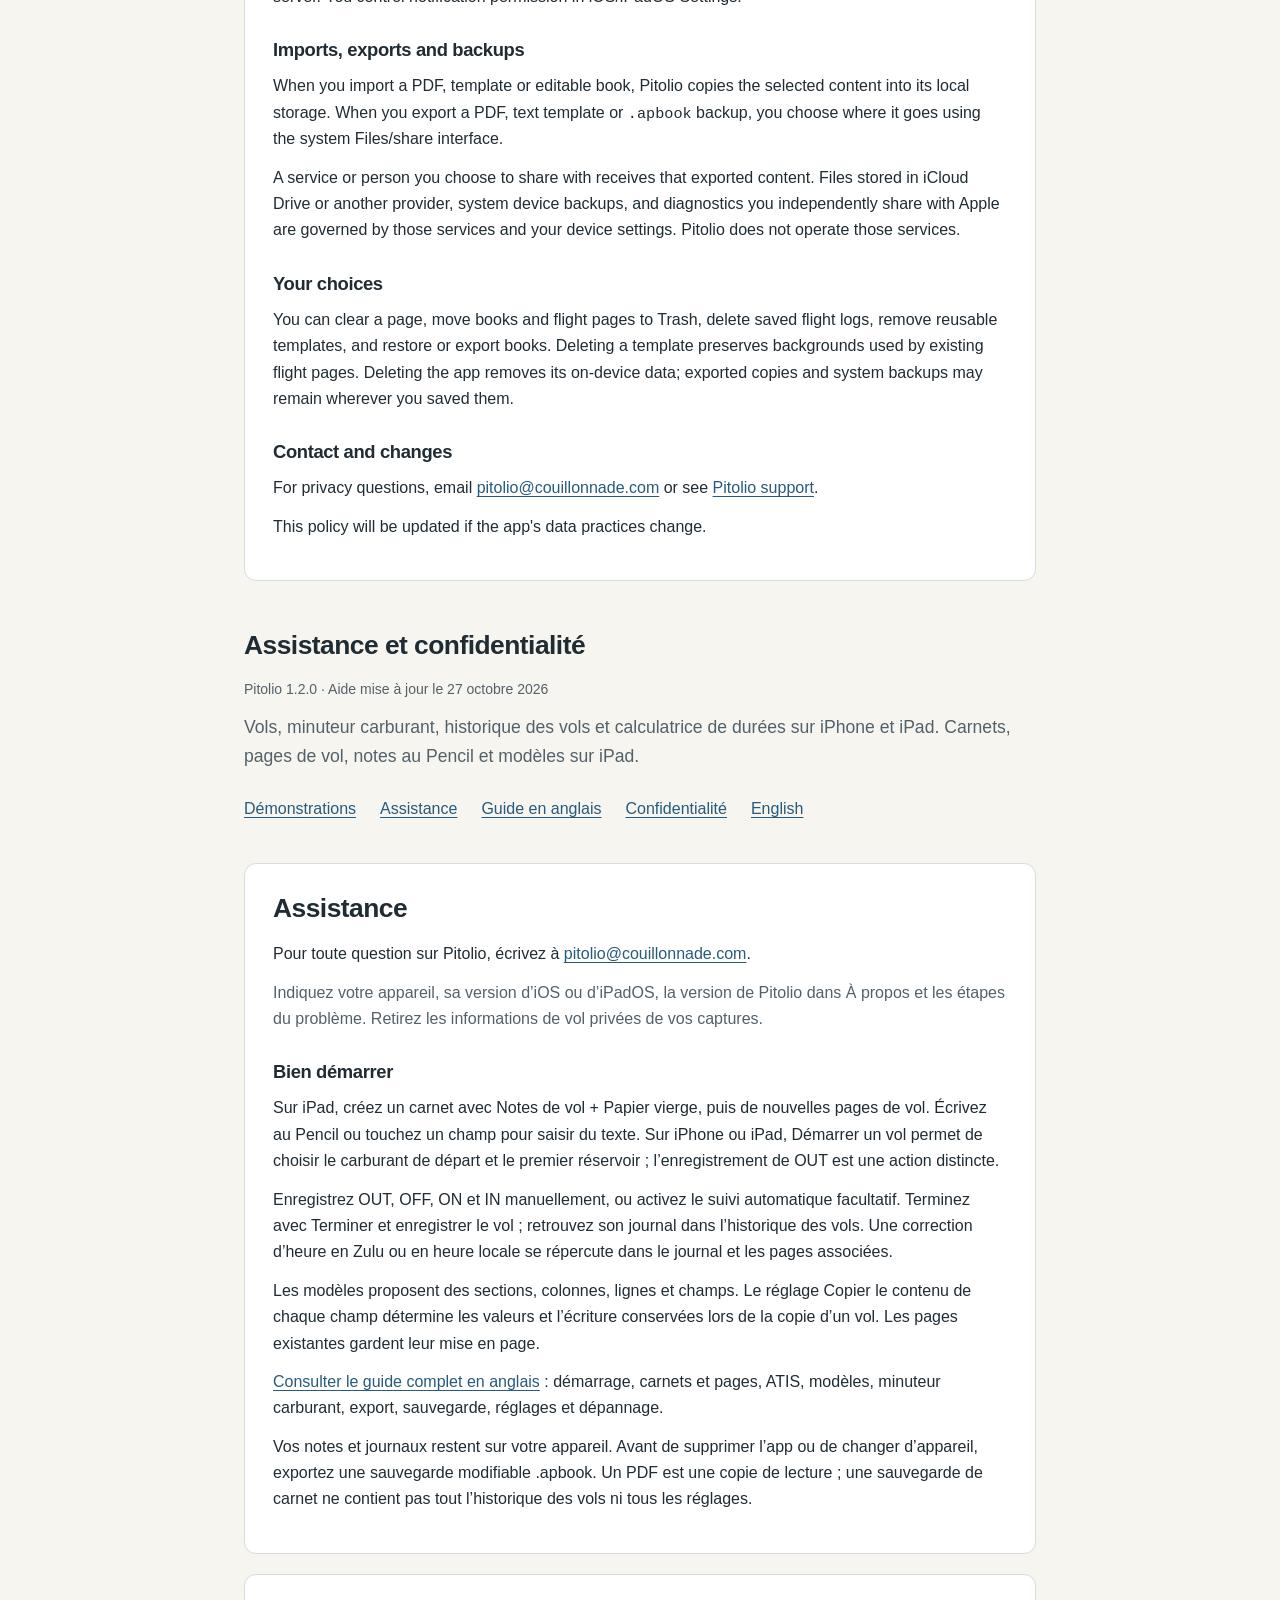
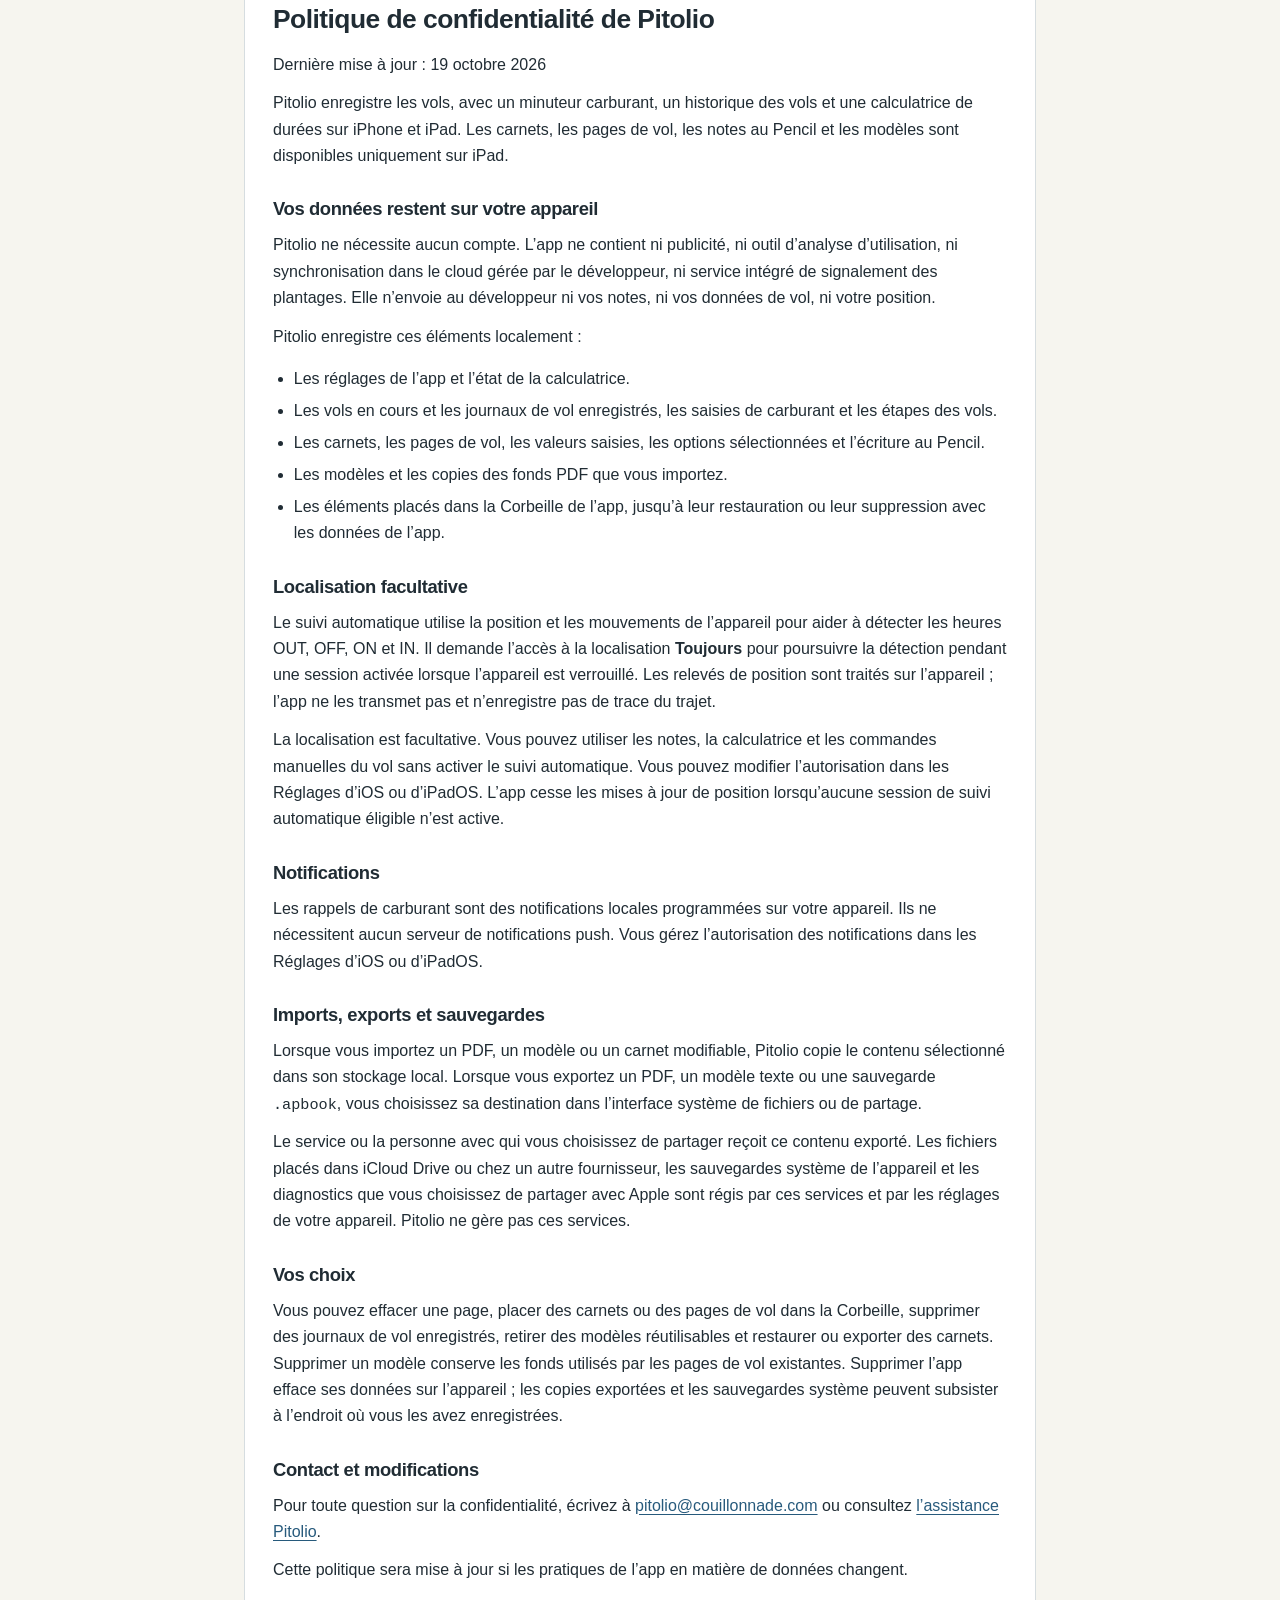
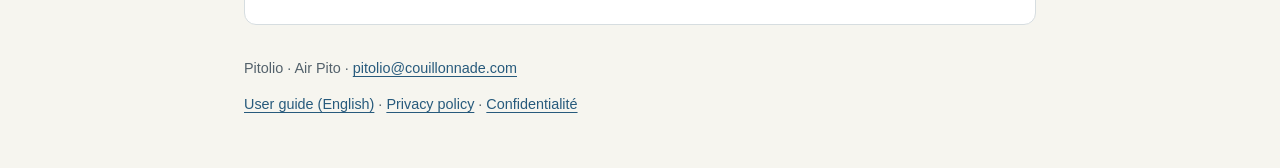
==== commit 035dcadb: "added fuel gif" ====
--- a/index.html
+++ b/index.html
@@ -72,6 +72,15 @@
 
       <figure class="demo">
         <figcaption>
+          <h3><span lang="en">Easy fuel management and reminders</span> / <span lang="fr">Gestion du carburant et rappels en toute simplicité</span></h3>
+          <p lang="en">See the estimated fuel remaining in each tank at a glance, and get reminders when it’s time to switch tanks.</p>
+          <p lang="fr">Consultez en un coup d’œil le carburant restant estimé dans chaque réservoir et recevez un rappel lorsqu’il est temps de changer de réservoir.</p>
+        </figcaption>
+        <img src="assets/animated/fuel.gif" width="800" height="1733" alt="Fuel levels in each tank and tank-switch reminders / Niveaux de carburant dans chaque réservoir et rappels de changement de réservoir" loading="lazy" decoding="async">
+      </figure>
+
+      <figure class="demo">
+        <figcaption>
           <h3><span lang="en">Calculate times and durations</span> / <span lang="fr">Calculer des heures et des durées</span></h3>
           <p lang="en">Use the time calculator to work with hours and minutes.</p>
           <p lang="fr">Utilisez la calculatrice de durées pour vos calculs en heures et minutes.</p>
